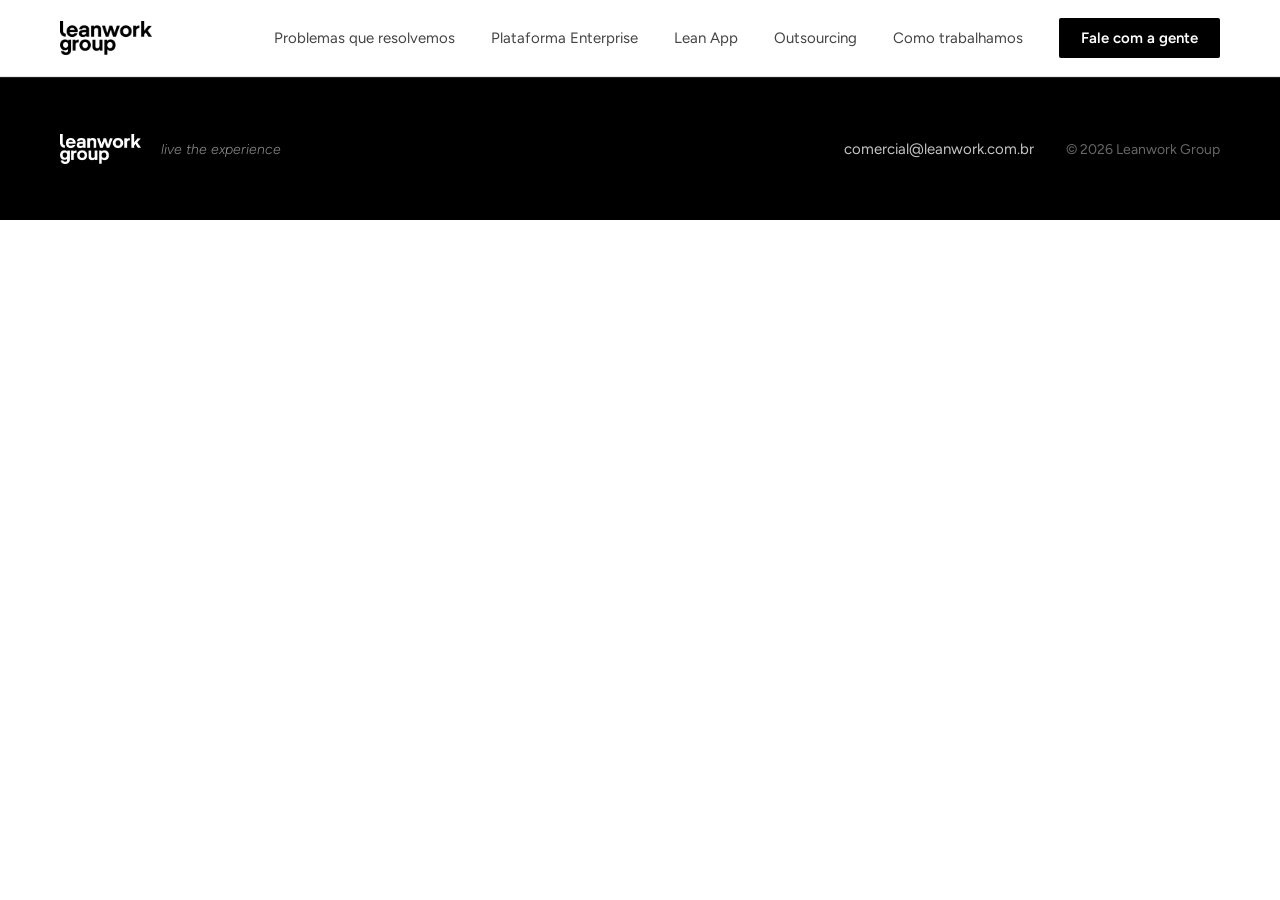
==== outsourcing.html @ f69049bd "Scaffold outsourcing.html with shared header and footer Create the foundation page with head metadat" ====
<!DOCTYPE html>
<html lang="pt-BR">
<head>
<meta charset="utf-8">
<meta name="viewport" content="width=device-width, initial-scale=1">
<title>Outsourcing AI-Native — Leanwork Group</title>
<meta name="description" content="Squads de engenharia AI-native da Leanwork: profissionais dedicados que operam com agentes de IA em todo o ciclo de desenvolvimento, sob supervisão técnica rigorosa.">
<link rel="icon" type="image/png" href="assets/favicon.png">
<link rel="preconnect" href="https://fonts.googleapis.com">
<link rel="preconnect" href="https://fonts.gstatic.com" crossorigin="anonymous">
<link href="https://fonts.googleapis.com/css2?family=Figtree:wght@300;400;600;700;800;900&display=swap" rel="stylesheet">
<link rel="stylesheet" href="css/style.css">
</head>
<body>
<header class="site-header">
  <div class="container nav">
    <a href="index.html" class="nav-logo"><img src="assets/logo.png" alt="Leanwork Group"></a>
    <button class="nav-toggle" type="button" aria-label="Abrir menu" aria-expanded="false">
      <span></span><span></span><span></span>
    </button>
    <nav class="nav-links">
      <a href="index.html#problemas" class="nav-link">Problemas que resolvemos</a>
      <a href="index.html#plataforma" class="nav-link">Plataforma Enterprise</a>
      <a href="index.html#leanapp" class="nav-link">Lean App</a>
      <a href="outsourcing.html#topo" class="nav-link">Outsourcing</a>
      <a href="index.html#como" class="nav-link">Como trabalhamos</a>
      <a href="mailto:comercial@leanwork.com.br?subject=Outsourcing%20AI-Native%20%E2%80%94%20montar%20squad" class="nav-link nav-cta btn btn--dark">Fale com a gente</a>
    </nav>
  </div>
</header>
<main>
<!-- HERO -->
<!-- POR QUE AI-NATIVE -->
<!-- PERFIS -->
<!-- COMO FUNCIONA -->
<!-- SQUAD EXEMPLO -->
<!-- CTA FINAL -->
</main>

<footer class="site-footer">
  <div class="container footer-inner">
    <div class="footer-brand">
      <img src="assets/logo.png" alt="Leanwork Group" class="footer-logo">
      <span class="footer-tagline">live the experience</span>
    </div>
    <div class="footer-meta">
      <a href="mailto:comercial@leanwork.com.br?subject=Outsourcing%20AI-Native%20%E2%80%94%20montar%20squad" class="footer-email">comercial@leanwork.com.br</a>
      <span class="footer-copyright">© 2026 Leanwork Group</span>
    </div>
  </div>
</footer>
<script src="js/main.js" defer></script>
</body>
</html>
---- css/style.css ----
:root{
  --c-black:#000000;
  --c-white:#ffffff;
  --c-bg-light:#f4f4f4;
  --c-text-eyebrow:#8a8a8a;
  --c-text-body:#555555;
  --c-border:#e8e8e8;
  --max-width:1240px;
  --nav-height:76px;
}

*{box-sizing:border-box}
html{scroll-behavior:smooth}
section[id]{scroll-margin-top:var(--nav-height)}
body{margin:0;background:var(--c-white);color:var(--c-black);font-family:'Figtree',system-ui,sans-serif;-webkit-font-smoothing:antialiased;overflow-x:hidden}
img{max-width:100%;display:block}
a{color:var(--c-black);text-decoration:none}
a:hover{color:#444444}
::selection{background:var(--c-black);color:var(--c-white)}

.container{max-width:var(--max-width);margin:0 auto;padding:0 40px}

.section-eyebrow{font-size:14px;font-weight:600;letter-spacing:0.14em;text-transform:uppercase;color:var(--c-text-eyebrow);margin-bottom:20px}
.section-title{margin:0;font-size:44px;line-height:1.1;font-weight:800;letter-spacing:-0.02em}
.section-text{margin:20px 0 0 0;font-size:17px;line-height:1.6;color:var(--c-text-body)}

.btn{display:inline-block;font-weight:700;border-radius:2px;text-align:center;cursor:pointer;border:none}
.btn--dark{background:var(--c-black);color:var(--c-white)}
.btn--dark:hover{background:#2a2a2a;color:var(--c-white)}
.btn--light{background:var(--c-white);color:var(--c-black)}
.btn--light:hover{background:#d9d9d9;color:var(--c-black)}
.btn--outline{color:var(--c-white);border:1px solid #3a3a3a;background:transparent}
.btn--outline:hover{border-color:var(--c-white);color:var(--c-white)}

@media (max-width:1099px){
  .container{padding:0 28px}
  .section-title{font-size:36px}
}
@media (max-width:767px){
  .container{padding:0 20px}
  .section-title{font-size:30px}
}

.site-header{position:sticky;top:0;z-index:50;background:rgba(255,255,255,0.94);backdrop-filter:blur(12px);border-bottom:1px solid var(--c-border)}
.nav{height:var(--nav-height);display:flex;align-items:center;justify-content:space-between;gap:32px}
.nav-logo img{height:34px}
.nav-links{display:flex;align-items:center;gap:36px}
.nav-link{font-size:15px;font-weight:400;color:#444444}
.nav-link:hover{color:var(--c-black)}
.nav-cta{font-size:15px;font-weight:600;color:var(--c-white)!important;padding:11px 22px}
.nav-cta:hover{color:var(--c-white)!important}
.nav-toggle{display:none;flex-direction:column;gap:5px;background:none;border:none;padding:8px;cursor:pointer}
.nav-toggle span{display:block;width:24px;height:2px;background:var(--c-black)}

@media (max-width:767px){
  .nav-toggle{display:flex}
  .nav-links{position:fixed;top:var(--nav-height);left:0;right:0;bottom:0;background:var(--c-white);flex-direction:column;align-items:flex-start;justify-content:flex-start;gap:0;padding:12px 20px 32px;transform:translateX(100%);transition:transform .25s ease;overflow-y:auto}
  .nav-links .nav-link{width:100%;padding:16px 0;border-bottom:1px solid var(--c-border)}
  .nav-links .nav-cta{width:100%;text-align:center;margin-top:16px;border-bottom:none}
  .site-header.nav-open .nav-links{transform:translateX(0)}
}

.hero{background:var(--c-black);color:var(--c-white)}
.hero .container{padding-top:120px;padding-bottom:110px}
.hero-eyebrow{font-size:14px;font-weight:600;letter-spacing:0.14em;text-transform:uppercase;color:var(--c-text-eyebrow);margin-bottom:28px}
.hero-title{margin:0;font-size:76px;line-height:1.04;font-weight:800;letter-spacing:-0.02em;max-width:1020px}
.hero-subtitle{margin:36px 0 0 0;font-size:22px;line-height:1.55;font-weight:300;color:#c4c4c4;max-width:720px}
.hero-actions{display:flex;gap:16px;margin-top:48px;align-items:center}
.hero-actions .btn{font-size:16px;padding:16px 30px}
.hero-actions .btn--outline{padding:16px 22px;font-weight:400}
.hero-summary{margin-top:88px;padding-top:32px;border-top:1px solid #222222;display:flex;gap:56px}
.hero-summary-item{max-width:250px}
.hero-summary-title{font-size:17px;font-weight:700}
.hero-summary-text{font-size:14px;color:var(--c-text-eyebrow);margin-top:6px;line-height:1.5}

@media (max-width:1099px){
  .hero .container{padding-top:90px;padding-bottom:80px}
  .hero-title{font-size:56px}
  .hero-summary{flex-wrap:wrap;gap:32px}
}
@media (max-width:767px){
  .hero .container{padding-top:64px;padding-bottom:56px}
  .hero-title{font-size:40px}
  .hero-subtitle{font-size:18px}
  .hero-actions{flex-direction:column;align-items:stretch}
  .hero-summary{flex-direction:column;gap:24px;margin-top:56px}
  .hero-summary-item{max-width:none}
}

.problemas .container{padding-top:110px;padding-bottom:110px}
.problemas-grid{display:grid;grid-template-columns:380px 1fr;gap:64px;align-items:start}
.problemas-sidebar{position:sticky;top:120px}
.problema-item{display:grid;grid-template-columns:72px 1fr;gap:24px;padding:28px 0;border-top:1px solid var(--c-border);align-items:baseline}
.problema-num{font-size:15px;font-weight:600;color:#b0b0b0;font-variant-numeric:tabular-nums}
.problema-title{font-size:21px;font-weight:700;letter-spacing:-0.01em}
.problema-text{font-size:16px;line-height:1.6;color:var(--c-text-body);margin-top:8px;max-width:560px}

@media (max-width:1099px){
  .problemas .container{padding-top:80px;padding-bottom:80px}
  .problemas-grid{grid-template-columns:1fr;gap:40px}
  .problemas-sidebar{position:static}
}
@media (max-width:767px){
  .problemas .container{padding-top:56px;padding-bottom:56px}
  .problema-item{grid-template-columns:1fr;gap:8px}
}

.service{background:var(--c-white)}
.service--light{background:var(--c-bg-light)}
.service--dark{background:var(--c-black);color:var(--c-white)}
.service .container{padding-top:110px;padding-bottom:110px}
.service-eyebrow{font-size:14px;font-weight:600;letter-spacing:0.14em;text-transform:uppercase;color:var(--c-text-eyebrow)}
.service-grid{display:grid;grid-template-columns:1fr 1fr;gap:80px;margin-top:28px;align-items:start}
.service-title{margin:0;font-size:48px;line-height:1.06;font-weight:800;letter-spacing:-0.02em}
.service-bullets{margin-top:36px;display:flex;flex-direction:column;gap:14px}
.service-bullet{display:flex;gap:14px;align-items:baseline}
.bullet-dash{font-weight:800;font-size:15px}
.service-bullet span:last-child{font-size:17px;line-height:1.55;color:#333333}
.service--dark .bullet-dash{color:#666666}
.service--dark .service-bullet span:last-child{color:#c4c4c4}

.service-solution{background:var(--c-white);border:1px solid var(--c-border);padding:44px 44px 40px 44px}
.service-solution--muted{background:var(--c-bg-light)}
.service--dark .service-solution{background:#111111;border-color:#2a2a2a}
.service-solution-eyebrow{font-size:14px;font-weight:600;letter-spacing:0.14em;text-transform:uppercase;color:var(--c-text-eyebrow);margin-bottom:16px}
.service-solution-lead{margin:0;font-size:19px;line-height:1.6;color:#111111}
.service--dark .service-solution-lead{color:#eeeeee}
.service-solution-list{margin-top:32px;display:flex;flex-direction:column;gap:0}
.service-solution-item{padding:18px 0;border-top:1px solid var(--c-border)}
.service--dark .service-solution-item{border-top-color:#2a2a2a}
.solution-item-title{font-size:16px;font-weight:700}
.solution-item-text{font-size:15px;color:var(--c-text-body);line-height:1.55;margin-top:4px}
.service--dark .solution-item-text{color:#9a9a9a}
.service-solution-cta{display:inline-block;margin-top:28px;font-size:15px;padding:14px 26px}

@media (max-width:1099px){
  .service .container{padding-top:80px;padding-bottom:80px}
  .service-grid{grid-template-columns:1fr;gap:40px}
  .service-title{font-size:38px}
}
@media (max-width:767px){
  .service .container{padding-top:56px;padding-bottom:56px}
  .service-title{font-size:30px}
  .service-solution{padding:32px 24px}
}

.stats-row{margin-top:48px;display:flex;border:1px solid #2a2a2a}
.stat-item{flex:1;padding:26px 28px;border-right:1px solid #2a2a2a}
.stat-item:last-child{border-right:none}
.stat-number{font-size:40px;font-weight:800;letter-spacing:-0.02em}
.stat-label{font-size:14px;color:var(--c-text-eyebrow);margin-top:4px;line-height:1.5}

@media (max-width:767px){
  .stats-row{flex-direction:column}
  .stat-item{border-right:none;border-bottom:1px solid #2a2a2a}
  .stat-item:last-child{border-bottom:none}
}

.steps-section .container{padding-top:110px;padding-bottom:110px}
.steps-header{display:flex;justify-content:space-between;align-items:flex-end;gap:40px}
.steps-title{max-width:560px}
.steps-intro{margin:0;font-size:17px;line-height:1.6;color:var(--c-text-body);max-width:400px}
.steps-grid{display:grid;grid-template-columns:repeat(4,1fr);gap:32px;margin-top:64px}
.step-item{border-top:2px solid var(--c-black);padding-top:22px}
.step-num{font-size:14px;font-weight:600;color:var(--c-text-eyebrow);font-variant-numeric:tabular-nums}
.step-title{font-size:20px;font-weight:700;margin-top:10px;letter-spacing:-0.01em}
.step-text{font-size:15px;line-height:1.6;color:var(--c-text-body);margin-top:8px}

@media (max-width:1099px){
  .steps-section .container{padding-top:80px;padding-bottom:80px}
  .steps-header{flex-direction:column;align-items:flex-start}
  .steps-grid{grid-template-columns:1fr;gap:24px}
}
@media (max-width:767px){
  .steps-section .container{padding-top:56px;padding-bottom:56px}
  .steps-grid{grid-template-columns:1fr;gap:24px;margin-top:40px}
}

.why-section{background:var(--c-bg-light)}
.why-section .container{padding-top:110px;padding-bottom:110px}
.why-title{max-width:760px}
.why-grid{display:grid;grid-template-columns:repeat(2,1fr);gap:1px;background:#dcdcdc;border:1px solid #dcdcdc;margin-top:64px}
.why-item{background:var(--c-white);padding:40px}
.why-item-title{font-size:20px;font-weight:700;letter-spacing:-0.01em}
.why-item-text{font-size:16px;line-height:1.6;color:var(--c-text-body);margin-top:10px;max-width:460px}
.stack-row{margin-top:56px;display:flex;align-items:baseline;gap:28px;flex-wrap:wrap}
.stack-label{font-size:13px;font-weight:600;letter-spacing:0.14em;text-transform:uppercase;color:var(--c-text-eyebrow)}
.stack-list{font-size:15px;color:#777777;line-height:2;font-weight:400}

@media (max-width:1099px){
  .why-section .container{padding-top:80px;padding-bottom:80px}
  .why-grid{grid-template-columns:1fr}
}
@media (max-width:767px){
  .why-section .container{padding-top:56px;padding-bottom:56px}
  .why-grid{grid-template-columns:1fr}
  .why-item{padding:28px}
}

.cta-final{background:var(--c-black);color:var(--c-white)}
.cta-final .container{padding-top:120px;padding-bottom:120px;text-align:center}
.cta-final-title{margin:0 auto;font-size:56px;line-height:1.08;font-weight:800;letter-spacing:-0.02em;max-width:820px}
.cta-final-text{margin:28px auto 0 auto;font-size:19px;line-height:1.6;font-weight:300;color:#b0b0b0;max-width:560px}
.cta-final-btn{display:inline-block;margin-top:44px;font-size:17px;padding:18px 36px}

.site-footer{background:var(--c-black);color:var(--c-white);border-top:1px solid #1e1e1e}
.footer-inner{padding-top:56px;padding-bottom:56px;display:flex;justify-content:space-between;align-items:center;gap:40px;flex-wrap:wrap}
.footer-brand{display:flex;align-items:center;gap:20px}
.footer-logo{height:30px;filter:invert(1)}
.footer-tagline{font-size:14px;color:var(--c-text-eyebrow);font-weight:300;font-style:italic}
.footer-meta{display:flex;align-items:center;gap:32px}
.footer-email{font-size:15px;color:#c4c4c4}
.footer-email:hover{color:var(--c-white)}
.footer-copyright{font-size:14px;color:#666666}

@media (max-width:767px){
  .cta-final .container{padding-top:72px;padding-bottom:72px}
  .cta-final-title{font-size:34px}
  .footer-inner{flex-direction:column;align-items:flex-start;gap:24px}
}
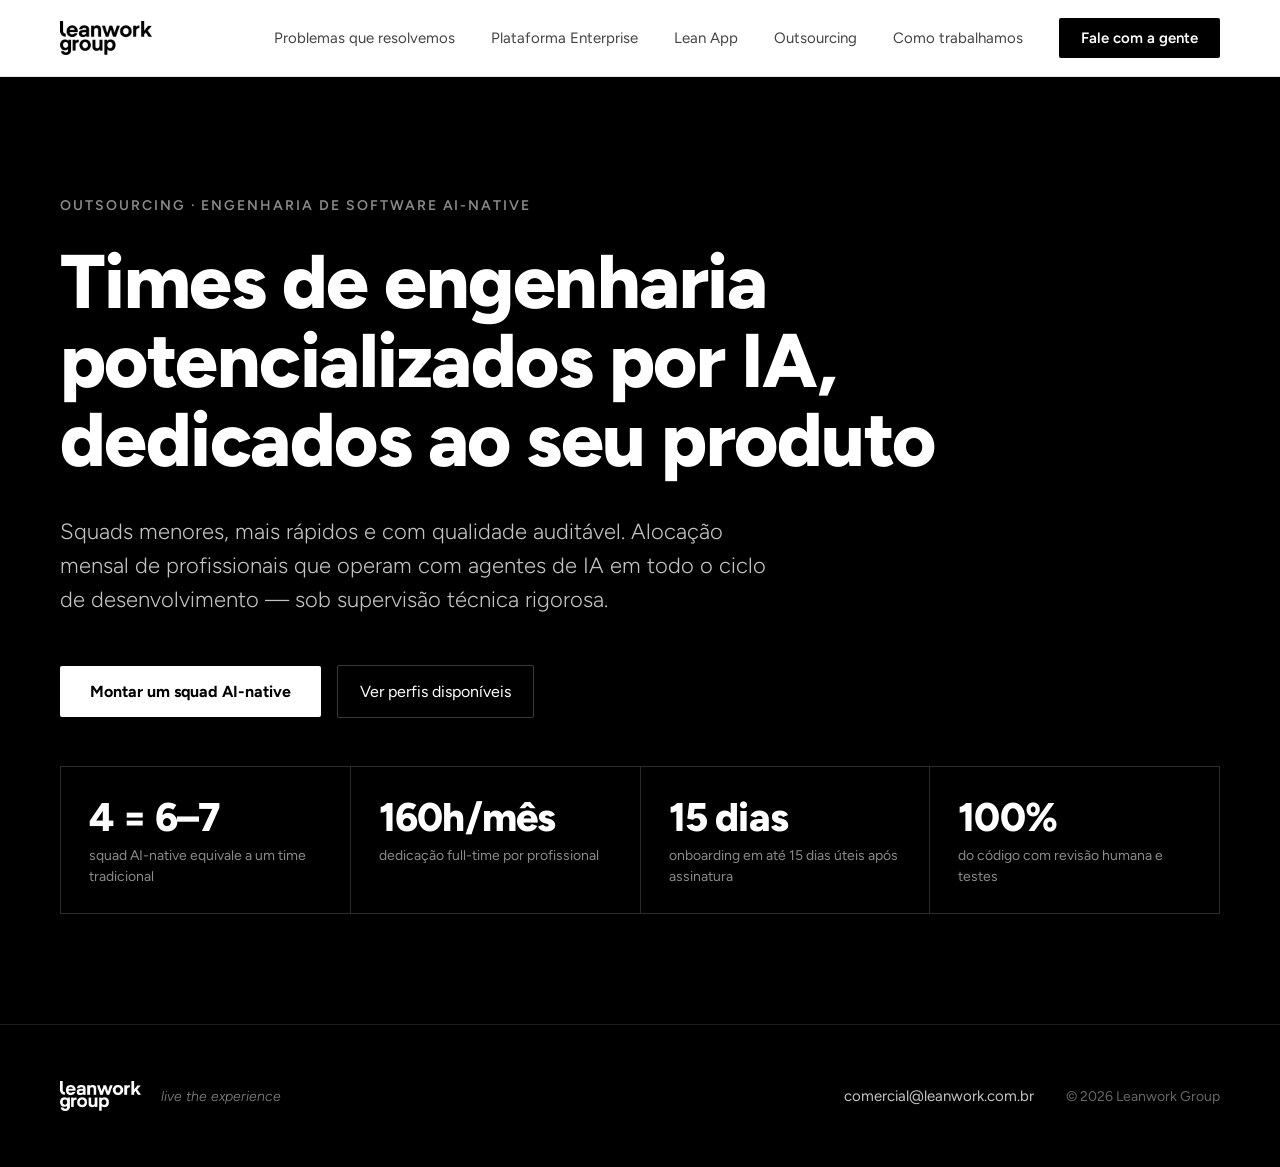
==== commit 40d08e33: "Add hero section to outsourcing.html Replaces <!-- HERO --> comment with complete hero section inclu" ====
--- a/outsourcing.html
+++ b/outsourcing.html
@@ -29,7 +29,23 @@
   </div>
 </header>
 <main>
-<!-- HERO -->
+<section id="topo" class="hero">
+  <div class="container">
+    <div class="hero-eyebrow">Outsourcing · Engenharia de Software AI-Native</div>
+    <h1 class="hero-title">Times de engenharia potencializados por IA, dedicados ao seu produto</h1>
+    <p class="hero-subtitle">Squads menores, mais rápidos e com qualidade auditável. Alocação mensal de profissionais que operam com agentes de IA em todo o ciclo de desenvolvimento — sob supervisão técnica rigorosa.</p>
+    <div class="hero-actions">
+      <a href="mailto:comercial@leanwork.com.br?subject=Outsourcing%20AI-Native%20%E2%80%94%20montar%20squad" class="btn btn--light">Montar um squad AI-native</a>
+      <a href="#perfis" class="btn btn--outline">Ver perfis disponíveis</a>
+    </div>
+    <div class="stats-row">
+      <div class="stat-item"><div class="stat-number">4 = 6–7</div><div class="stat-label">squad AI-native equivale a um time tradicional</div></div>
+      <div class="stat-item"><div class="stat-number">160h/mês</div><div class="stat-label">dedicação full-time por profissional</div></div>
+      <div class="stat-item"><div class="stat-number">15 dias</div><div class="stat-label">onboarding em até 15 dias úteis após assinatura</div></div>
+      <div class="stat-item"><div class="stat-number">100%</div><div class="stat-label">do código com revisão humana e testes</div></div>
+    </div>
+  </div>
+</section>
 <!-- POR QUE AI-NATIVE -->
 <!-- PERFIS -->
 <!-- COMO FUNCIONA -->
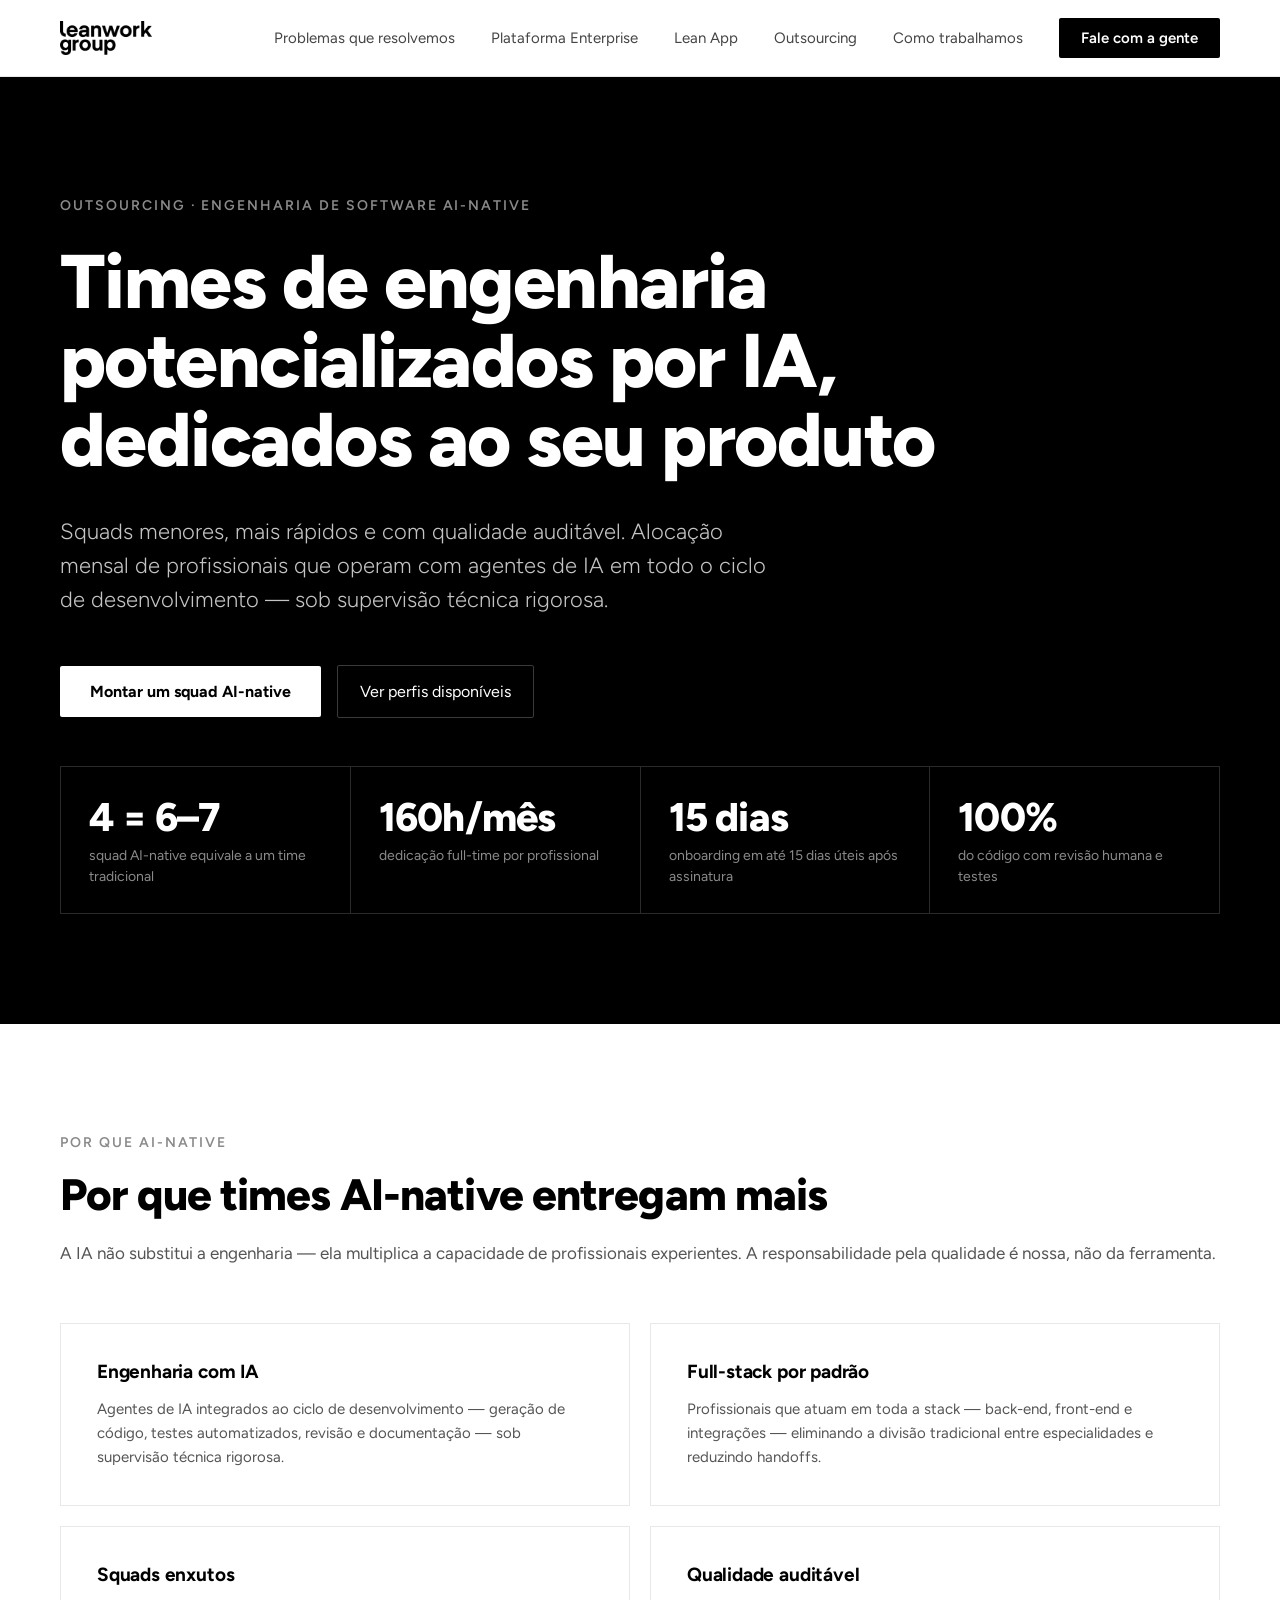
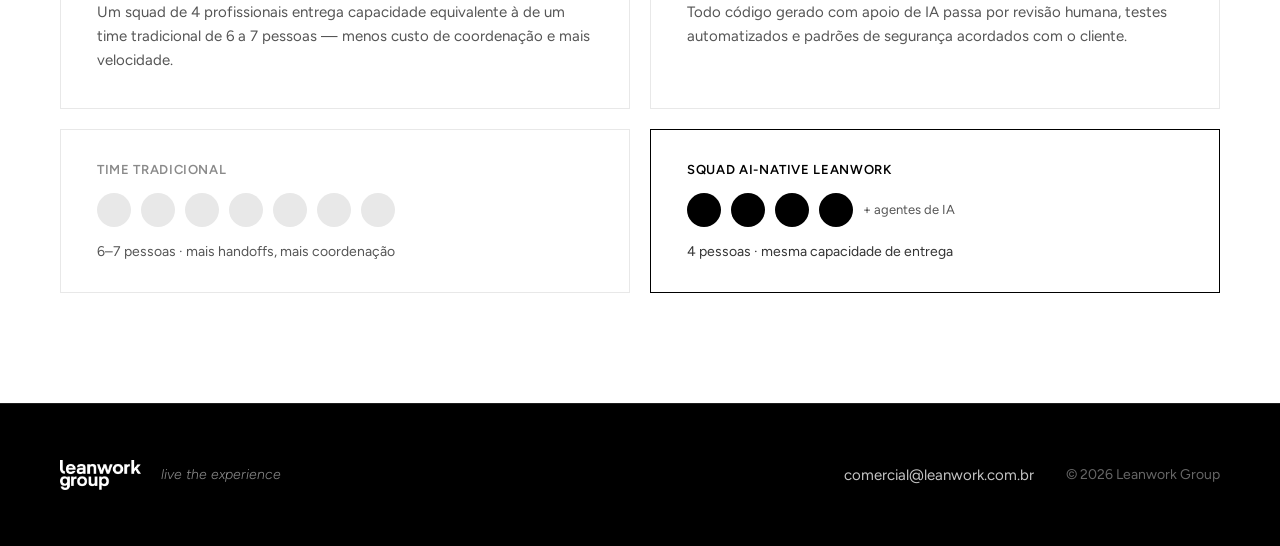
==== commit f6ad2b73: "Add why-AI-native section to outsourcing.html Co-Authored-By: Claude Opus 4.7 <noreply@anthropic.com" ====
--- a/outsourcing.html
+++ b/outsourcing.html
@@ -46,7 +46,49 @@
     </div>
   </div>
 </section>
-<!-- POR QUE AI-NATIVE -->
+<section id="por-que" class="why-ai-section">
+  <div class="container">
+    <div class="section-eyebrow">Por que AI-native</div>
+    <h2 class="section-title">Por que times AI-native entregam mais</h2>
+    <p class="section-text">A IA não substitui a engenharia — ela multiplica a capacidade de profissionais experientes. A responsabilidade pela qualidade é nossa, não da ferramenta.</p>
+    <div class="why-ai-grid">
+      <div class="why-ai-item">
+        <h3 class="why-ai-item-title">Engenharia com IA</h3>
+        <p class="why-ai-item-text">Agentes de IA integrados ao ciclo de desenvolvimento — geração de código, testes automatizados, revisão e documentação — sob supervisão técnica rigorosa.</p>
+      </div>
+      <div class="why-ai-item">
+        <h3 class="why-ai-item-title">Full-stack por padrão</h3>
+        <p class="why-ai-item-text">Profissionais que atuam em toda a stack — back-end, front-end e integrações — eliminando a divisão tradicional entre especialidades e reduzindo handoffs.</p>
+      </div>
+      <div class="why-ai-item">
+        <h3 class="why-ai-item-title">Squads enxutos</h3>
+        <p class="why-ai-item-text">Um squad de 4 profissionais entrega capacidade equivalente à de um time tradicional de 6 a 7 pessoas — menos custo de coordenação e mais velocidade.</p>
+      </div>
+      <div class="why-ai-item">
+        <h3 class="why-ai-item-title">Qualidade auditável</h3>
+        <p class="why-ai-item-text">Todo código gerado com apoio de IA passa por revisão humana, testes automatizados e padrões de segurança acordados com o cliente.</p>
+      </div>
+    </div>
+    <div class="compare-row">
+      <div class="compare-card">
+        <div class="compare-label">Time tradicional</div>
+        <div class="compare-dots">
+          <span class="compare-dot"></span><span class="compare-dot"></span><span class="compare-dot"></span>
+          <span class="compare-dot"></span><span class="compare-dot"></span><span class="compare-dot"></span><span class="compare-dot"></span>
+        </div>
+        <div class="compare-text">6–7 pessoas · mais handoffs, mais coordenação</div>
+      </div>
+      <div class="compare-card compare-card--leanwork">
+        <div class="compare-label">Squad AI-native Leanwork</div>
+        <div class="compare-dots">
+          <span class="compare-dot"></span><span class="compare-dot"></span><span class="compare-dot"></span><span class="compare-dot"></span>
+          <span class="compare-extra">+ agentes de IA</span>
+        </div>
+        <div class="compare-text">4 pessoas · mesma capacidade de entrega</div>
+      </div>
+    </div>
+  </div>
+</section>
 <!-- PERFIS -->
 <!-- COMO FUNCIONA -->
 <!-- SQUAD EXEMPLO -->
--- a/css/style.css
+++ b/css/style.css
@@ -218,3 +218,30 @@
   .cta-final-title{font-size:34px}
   .footer-inner{flex-direction:column;align-items:flex-start;gap:24px}
 }
+
+.why-ai-section .container{padding-top:110px;padding-bottom:110px}
+.why-ai-grid{display:grid;grid-template-columns:repeat(2,1fr);gap:20px;margin-top:56px}
+.why-ai-item{border:1px solid var(--c-border);padding:36px}
+.why-ai-item-title{margin:0;font-size:19px;font-weight:700;letter-spacing:-0.01em}
+.why-ai-item-text{margin:14px 0 0;font-size:15px;line-height:1.6;color:var(--c-text-body)}
+
+.compare-row{display:grid;grid-template-columns:1fr 1fr;gap:20px;margin-top:20px}
+.compare-card{border:1px solid var(--c-border);padding:32px 36px;display:flex;flex-direction:column;gap:16px}
+.compare-card--leanwork{border-color:var(--c-black)}
+.compare-label{font-size:13px;font-weight:600;letter-spacing:0.05em;text-transform:uppercase;color:var(--c-text-eyebrow)}
+.compare-card--leanwork .compare-label{color:var(--c-black)}
+.compare-dots{display:flex;align-items:center;gap:10px}
+.compare-dot{width:34px;height:34px;border-radius:50%;background:#e8e8e8;flex:none}
+.compare-card--leanwork .compare-dot{background:var(--c-black)}
+.compare-extra{font-size:13px;color:var(--c-text-body)}
+.compare-text{font-size:14px;color:var(--c-text-body)}
+.compare-card--leanwork .compare-text{color:#333333}
+
+@media (max-width:1099px){
+  .why-ai-section .container{padding-top:80px;padding-bottom:80px}
+}
+@media (max-width:767px){
+  .why-ai-section .container{padding-top:56px;padding-bottom:56px}
+  .why-ai-grid{grid-template-columns:1fr}
+  .compare-row{grid-template-columns:1fr}
+}
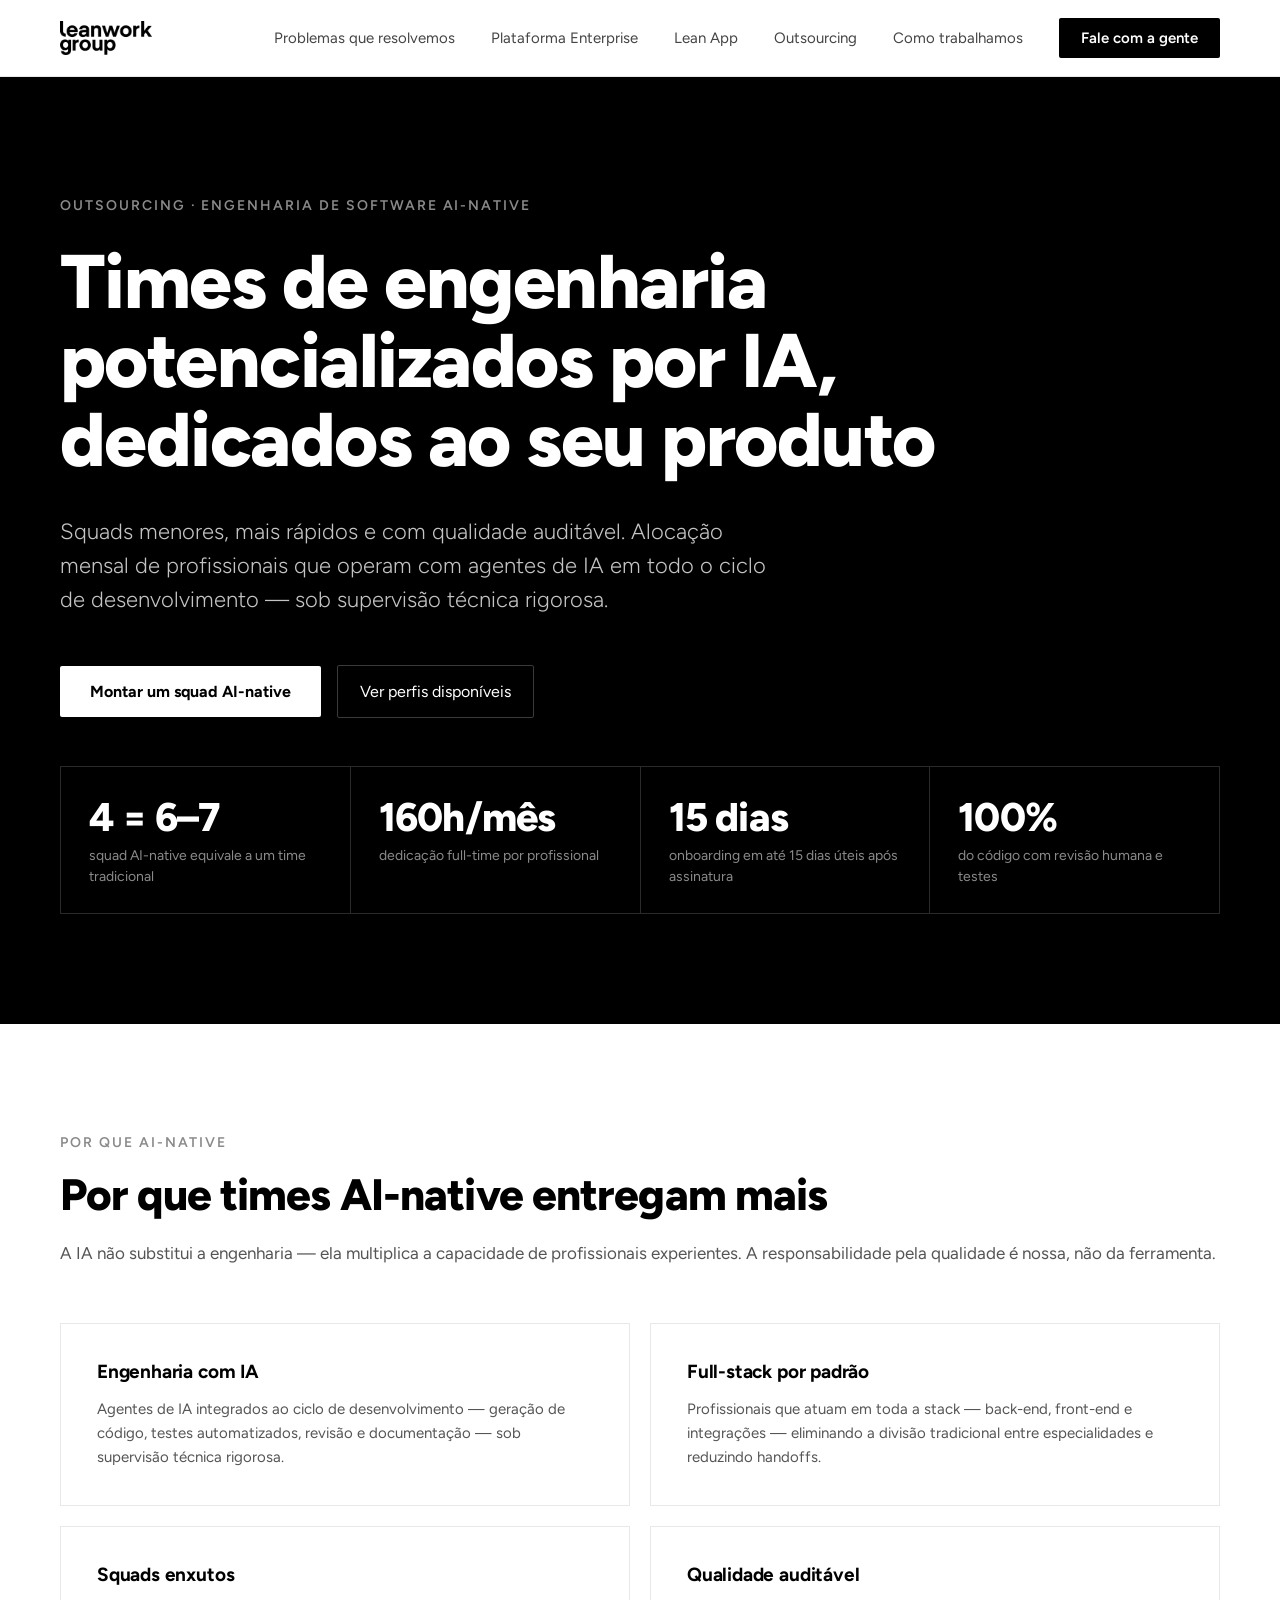
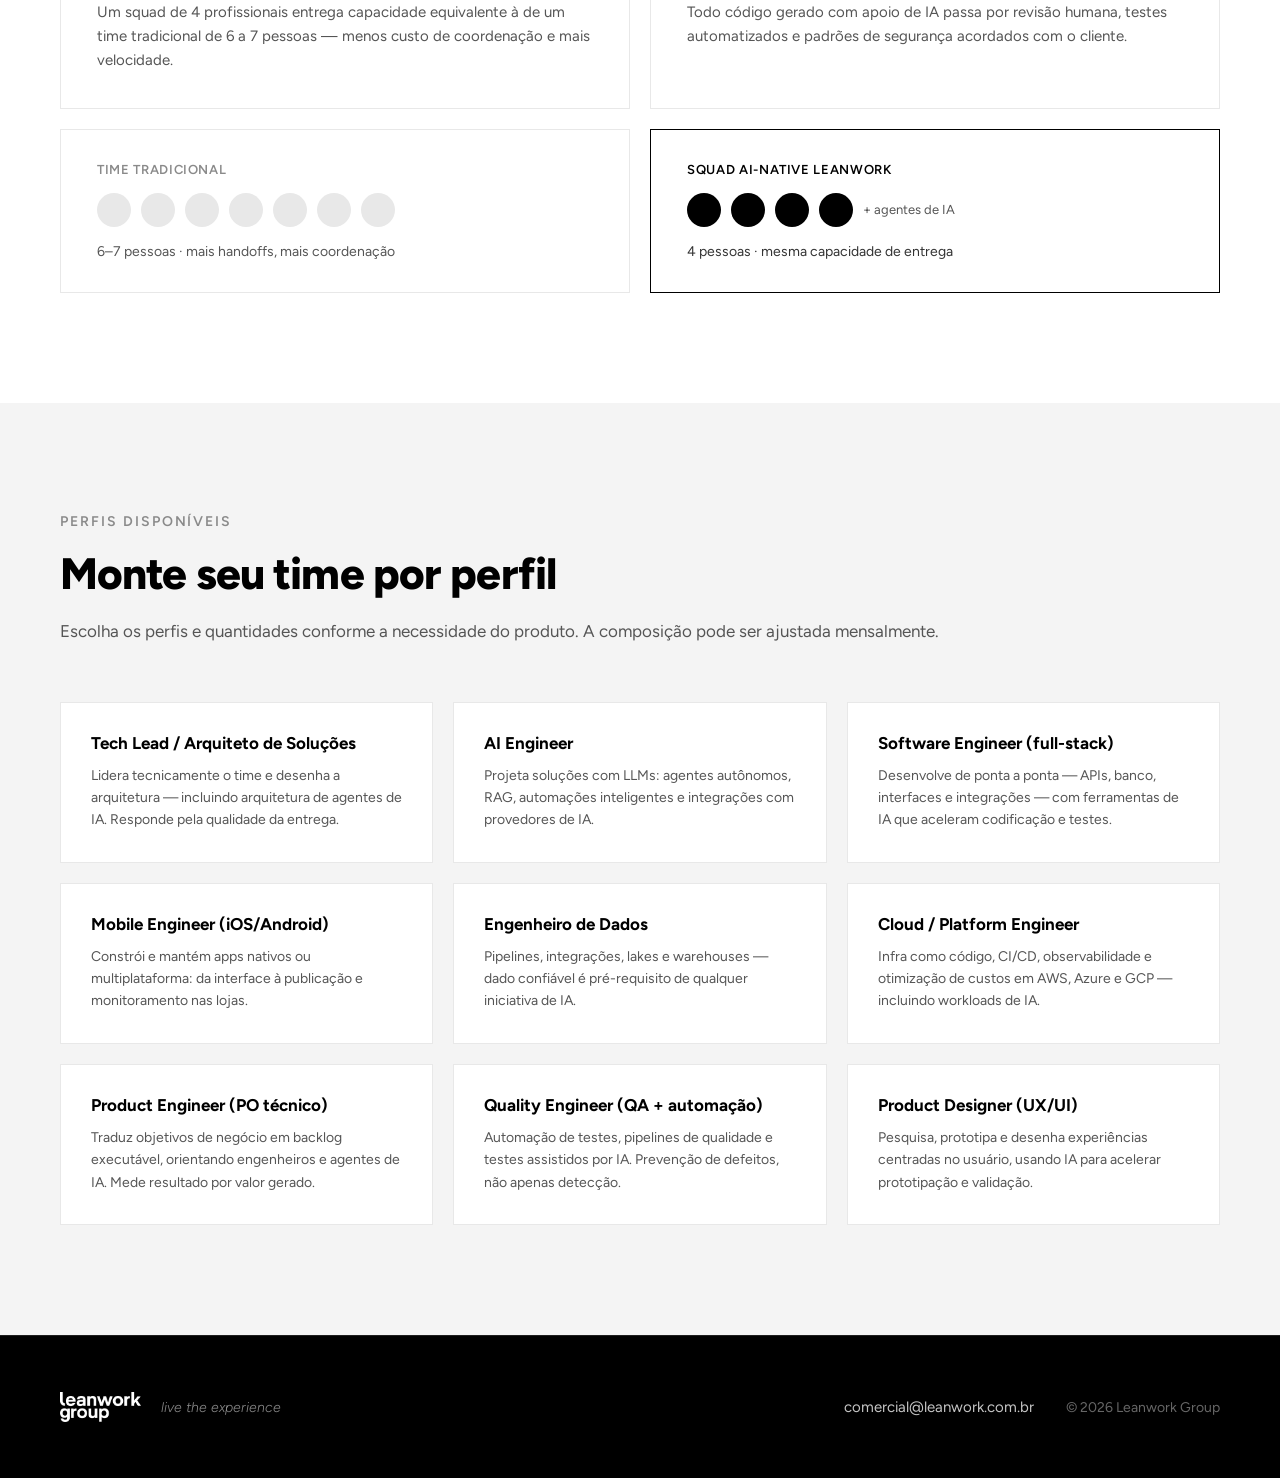
==== commit 4a21d8a0: "Add profiles grid section to outsourcing.html Implements Task 4: Perfis disponíveis section with 9 p" ====
--- a/outsourcing.html
+++ b/outsourcing.html
@@ -89,7 +89,51 @@
     </div>
   </div>
 </section>
-<!-- PERFIS -->
+<section id="perfis" class="perfis-section">
+  <div class="container">
+    <div class="section-eyebrow">Perfis disponíveis</div>
+    <h2 class="section-title">Monte seu time por perfil</h2>
+    <p class="section-text">Escolha os perfis e quantidades conforme a necessidade do produto. A composição pode ser ajustada mensalmente.</p>
+    <div class="perfis-grid">
+      <div class="perfil-card">
+        <h3 class="perfil-title">Tech Lead / Arquiteto de Soluções</h3>
+        <p class="perfil-text">Lidera tecnicamente o time e desenha a arquitetura — incluindo arquitetura de agentes de IA. Responde pela qualidade da entrega.</p>
+      </div>
+      <div class="perfil-card">
+        <h3 class="perfil-title">AI Engineer</h3>
+        <p class="perfil-text">Projeta soluções com LLMs: agentes autônomos, RAG, automações inteligentes e integrações com provedores de IA.</p>
+      </div>
+      <div class="perfil-card">
+        <h3 class="perfil-title">Software Engineer (full-stack)</h3>
+        <p class="perfil-text">Desenvolve de ponta a ponta — APIs, banco, interfaces e integrações — com ferramentas de IA que aceleram codificação e testes.</p>
+      </div>
+      <div class="perfil-card">
+        <h3 class="perfil-title">Mobile Engineer (iOS/Android)</h3>
+        <p class="perfil-text">Constrói e mantém apps nativos ou multiplataforma: da interface à publicação e monitoramento nas lojas.</p>
+      </div>
+      <div class="perfil-card">
+        <h3 class="perfil-title">Engenheiro de Dados</h3>
+        <p class="perfil-text">Pipelines, integrações, lakes e warehouses — dado confiável é pré-requisito de qualquer iniciativa de IA.</p>
+      </div>
+      <div class="perfil-card">
+        <h3 class="perfil-title">Cloud / Platform Engineer</h3>
+        <p class="perfil-text">Infra como código, CI/CD, observabilidade e otimização de custos em AWS, Azure e GCP — incluindo workloads de IA.</p>
+      </div>
+      <div class="perfil-card">
+        <h3 class="perfil-title">Product Engineer (PO técnico)</h3>
+        <p class="perfil-text">Traduz objetivos de negócio em backlog executável, orientando engenheiros e agentes de IA. Mede resultado por valor gerado.</p>
+      </div>
+      <div class="perfil-card">
+        <h3 class="perfil-title">Quality Engineer (QA + automação)</h3>
+        <p class="perfil-text">Automação de testes, pipelines de qualidade e testes assistidos por IA. Prevenção de defeitos, não apenas detecção.</p>
+      </div>
+      <div class="perfil-card">
+        <h3 class="perfil-title">Product Designer (UX/UI)</h3>
+        <p class="perfil-text">Pesquisa, prototipa e desenha experiências centradas no usuário, usando IA para acelerar prototipação e validação.</p>
+      </div>
+    </div>
+  </div>
+</section>
 <!-- COMO FUNCIONA -->
 <!-- SQUAD EXEMPLO -->
 <!-- CTA FINAL -->
--- a/css/style.css
+++ b/css/style.css
@@ -245,3 +245,19 @@
   .why-ai-grid{grid-template-columns:1fr}
   .compare-row{grid-template-columns:1fr}
 }
+
+.perfis-section{background:var(--c-bg-light)}
+.perfis-section .container{padding-top:110px;padding-bottom:110px}
+.perfis-grid{display:grid;grid-template-columns:repeat(3,1fr);gap:20px;margin-top:56px}
+.perfil-card{border:1px solid var(--c-border);padding:30px;background:var(--c-white)}
+.perfil-title{margin:0;font-size:17px;font-weight:700}
+.perfil-text{margin:12px 0 0;font-size:14px;line-height:1.6;color:var(--c-text-body)}
+
+@media (max-width:1099px){
+  .perfis-section .container{padding-top:80px;padding-bottom:80px}
+  .perfis-grid{grid-template-columns:repeat(2,1fr)}
+}
+@media (max-width:767px){
+  .perfis-section .container{padding-top:56px;padding-bottom:56px}
+  .perfis-grid{grid-template-columns:1fr}
+}
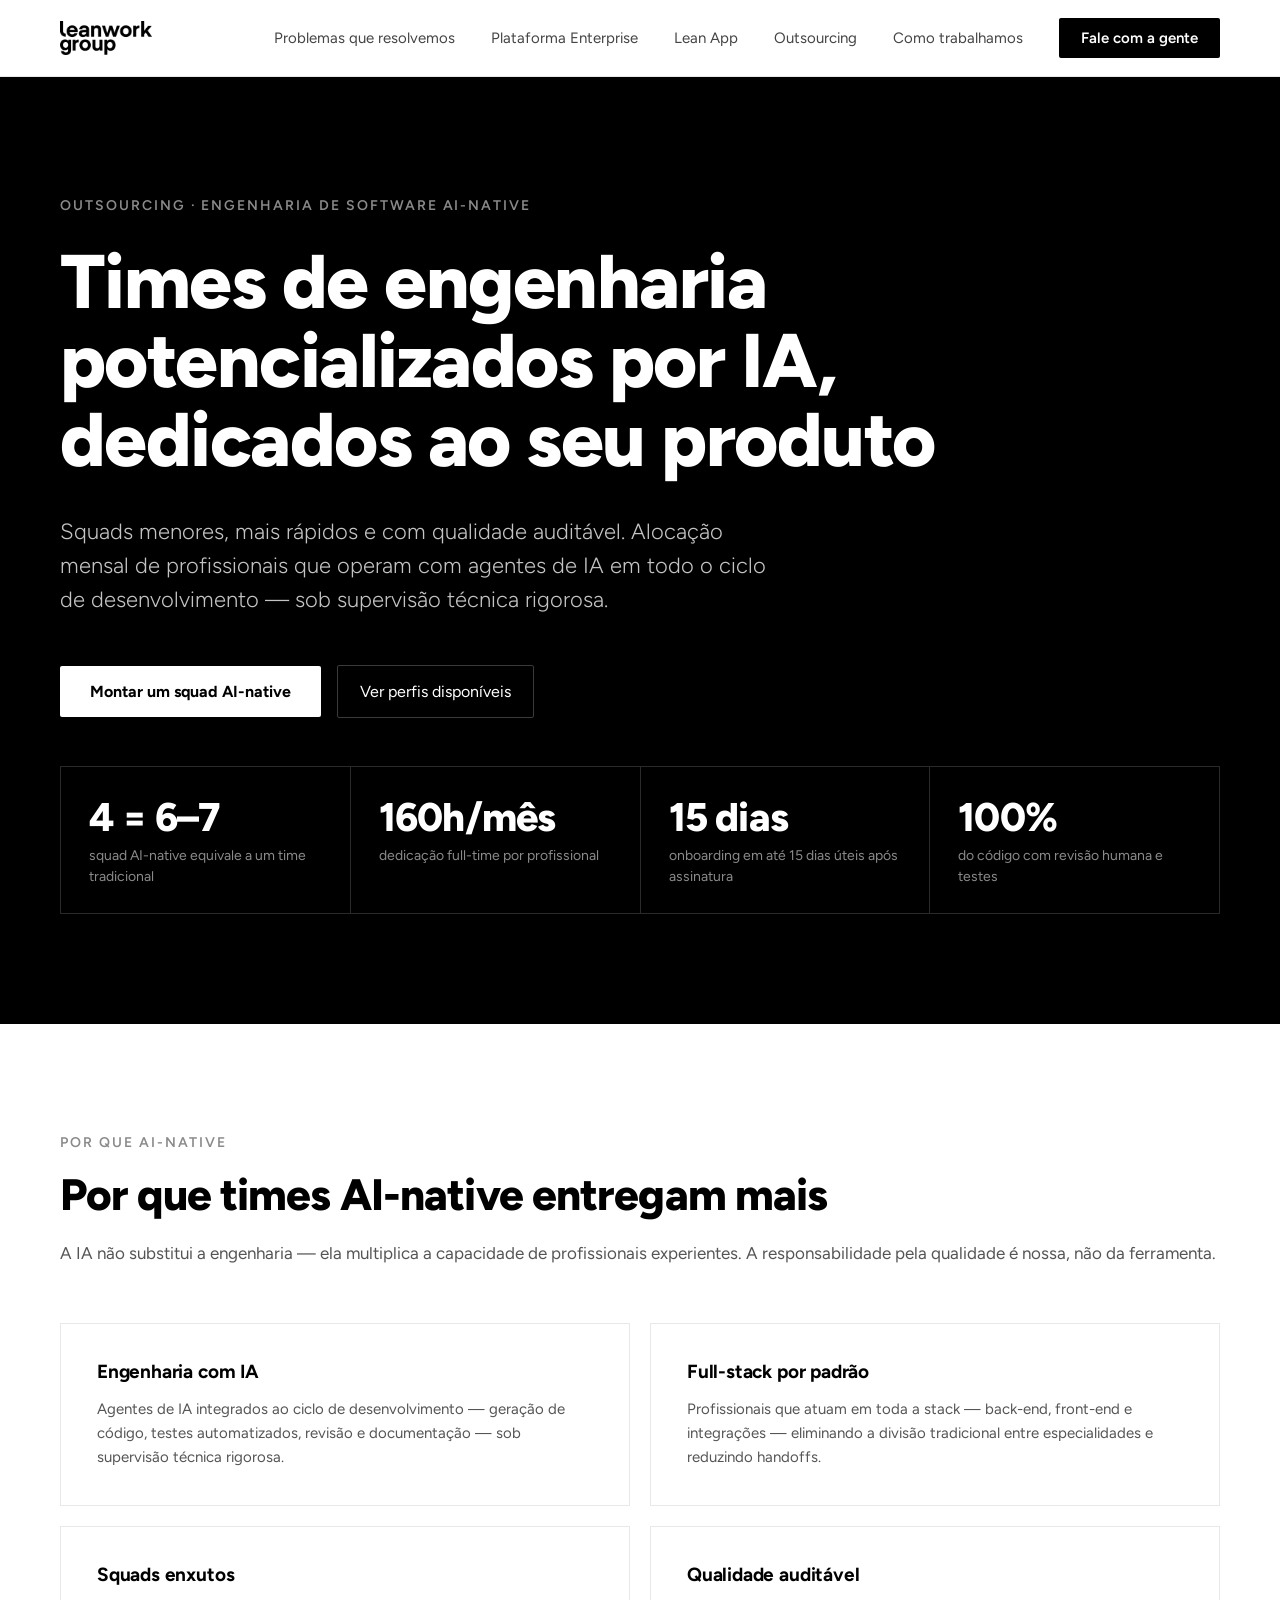
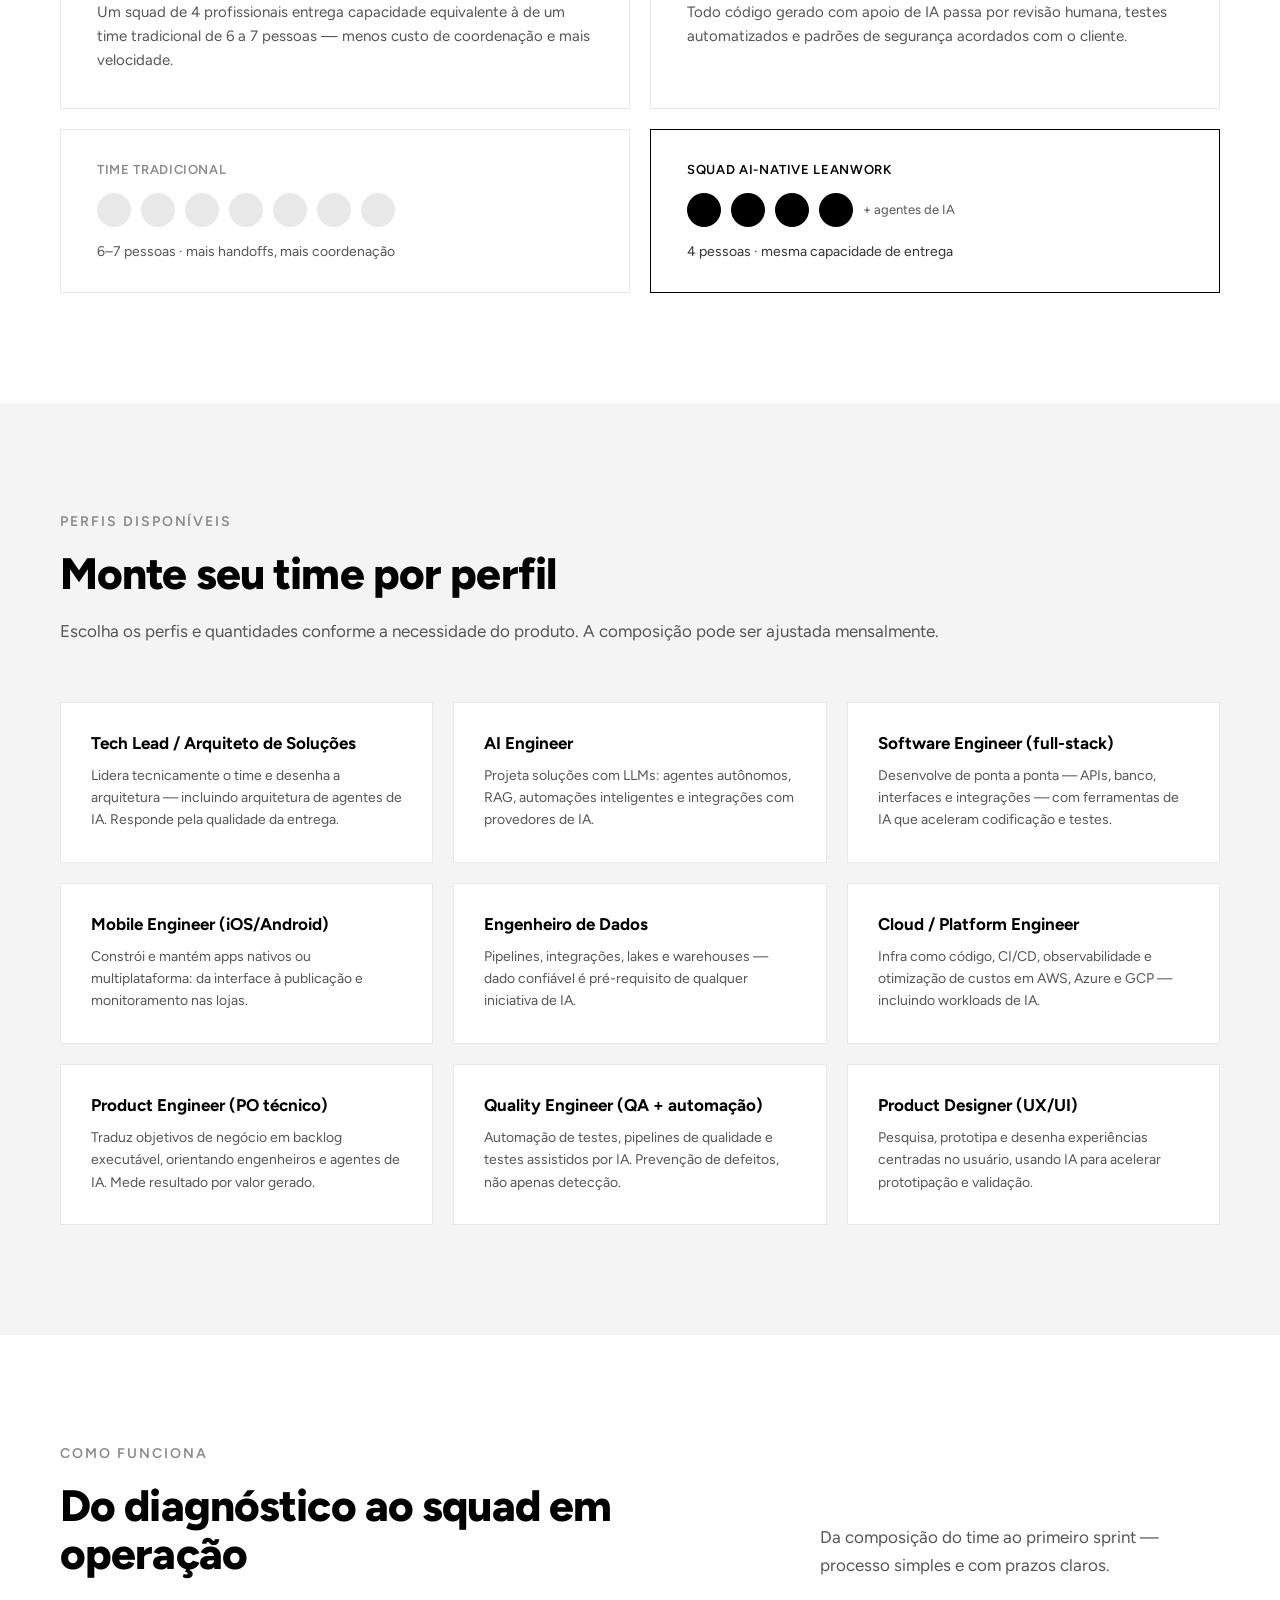
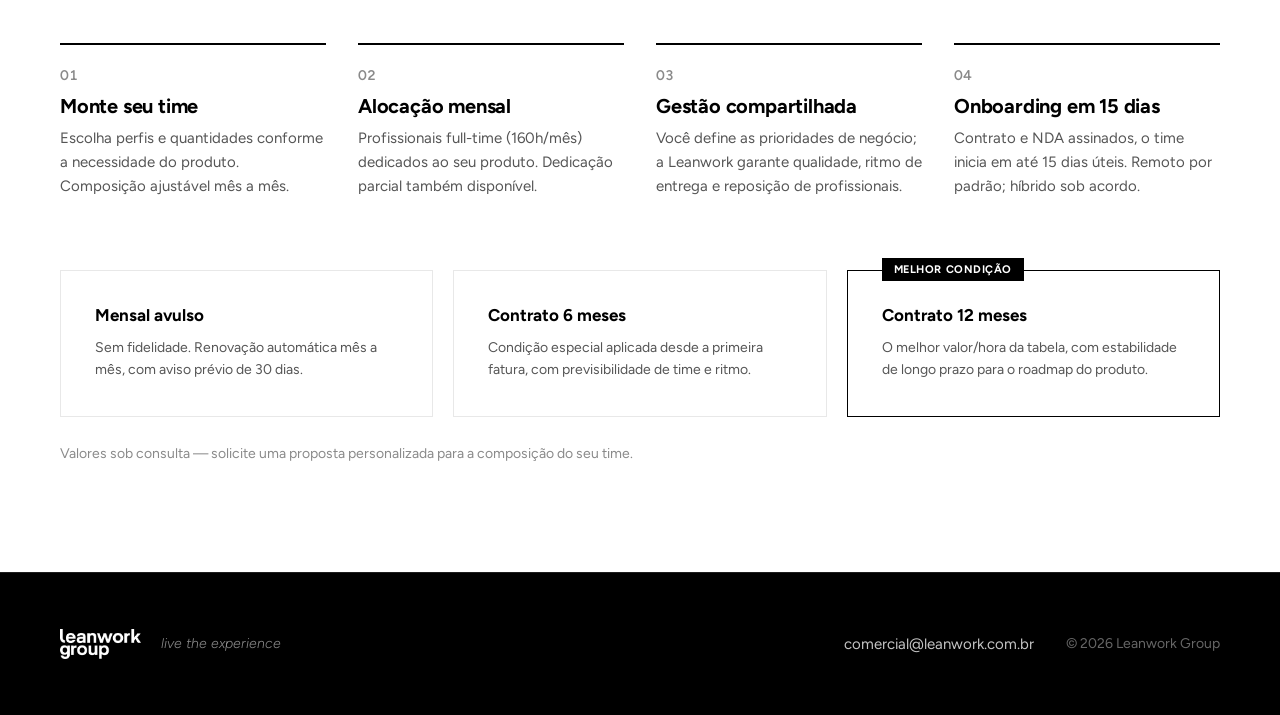
==== commit a1b7fa4b: "Add how-it-works and pricing tiers to outsourcing.html Implement Task 5: 4-step "Como funciona" sect" ====
--- a/outsourcing.html
+++ b/outsourcing.html
@@ -134,7 +134,55 @@
     </div>
   </div>
 </section>
-<!-- COMO FUNCIONA -->
+<section id="como-funciona" class="steps-section">
+  <div class="container">
+    <div class="steps-header">
+      <div>
+        <div class="section-eyebrow">Como funciona</div>
+        <h2 class="section-title steps-title">Do diagnóstico ao squad em operação</h2>
+      </div>
+      <p class="steps-intro">Da composição do time ao primeiro sprint — processo simples e com prazos claros.</p>
+    </div>
+    <div class="steps-grid">
+      <div class="step-item">
+        <div class="step-num">01</div>
+        <div class="step-title">Monte seu time</div>
+        <div class="step-text">Escolha perfis e quantidades conforme a necessidade do produto. Composição ajustável mês a mês.</div>
+      </div>
+      <div class="step-item">
+        <div class="step-num">02</div>
+        <div class="step-title">Alocação mensal</div>
+        <div class="step-text">Profissionais full-time (160h/mês) dedicados ao seu produto. Dedicação parcial também disponível.</div>
+      </div>
+      <div class="step-item">
+        <div class="step-num">03</div>
+        <div class="step-title">Gestão compartilhada</div>
+        <div class="step-text">Você define as prioridades de negócio; a Leanwork garante qualidade, ritmo de entrega e reposição de profissionais.</div>
+      </div>
+      <div class="step-item">
+        <div class="step-num">04</div>
+        <div class="step-title">Onboarding em 15 dias</div>
+        <div class="step-text">Contrato e NDA assinados, o time inicia em até 15 dias úteis. Remoto por padrão; híbrido sob acordo.</div>
+      </div>
+    </div>
+    <div class="planos-grid">
+      <div class="plano-card">
+        <h3 class="plano-title">Mensal avulso</h3>
+        <p class="plano-text">Sem fidelidade. Renovação automática mês a mês, com aviso prévio de 30 dias.</p>
+      </div>
+      <div class="plano-card">
+        <h3 class="plano-title">Contrato 6 meses</h3>
+        <p class="plano-text">Condição especial aplicada desde a primeira fatura, com previsibilidade de time e ritmo.</p>
+      </div>
+      <div class="plano-card plano-card--destaque">
+        <div class="plano-badge">Melhor condição</div>
+        <h3 class="plano-title">Contrato 12 meses</h3>
+        <p class="plano-text">O melhor valor/hora da tabela, com estabilidade de longo prazo para o roadmap do produto.</p>
+      </div>
+    </div>
+    <p class="planos-note">Valores sob consulta — solicite uma proposta personalizada para a composição do seu time.</p>
+  </div>
+</section>
 <!-- SQUAD EXEMPLO -->
 <!-- CTA FINAL -->
 </main>
--- a/css/style.css
+++ b/css/style.css
@@ -261,3 +261,15 @@
   .perfis-section .container{padding-top:56px;padding-bottom:56px}
   .perfis-grid{grid-template-columns:1fr}
 }
+
+.planos-grid{display:grid;grid-template-columns:repeat(3,1fr);gap:20px;margin-top:72px}
+.plano-card{border:1px solid var(--c-border);padding:34px;position:relative}
+.plano-card--destaque{border-color:var(--c-black)}
+.plano-badge{position:absolute;top:-13px;left:34px;background:var(--c-black);color:var(--c-white);font-size:11px;font-weight:700;letter-spacing:0.05em;text-transform:uppercase;padding:5px 12px}
+.plano-title{margin:0;font-size:17px;font-weight:700}
+.plano-text{margin:12px 0 0;font-size:14px;line-height:1.6;color:var(--c-text-body)}
+.planos-note{margin:28px 0 0;font-size:14px;color:var(--c-text-eyebrow)}
+
+@media (max-width:1099px){
+  .planos-grid{grid-template-columns:1fr;gap:20px}
+}
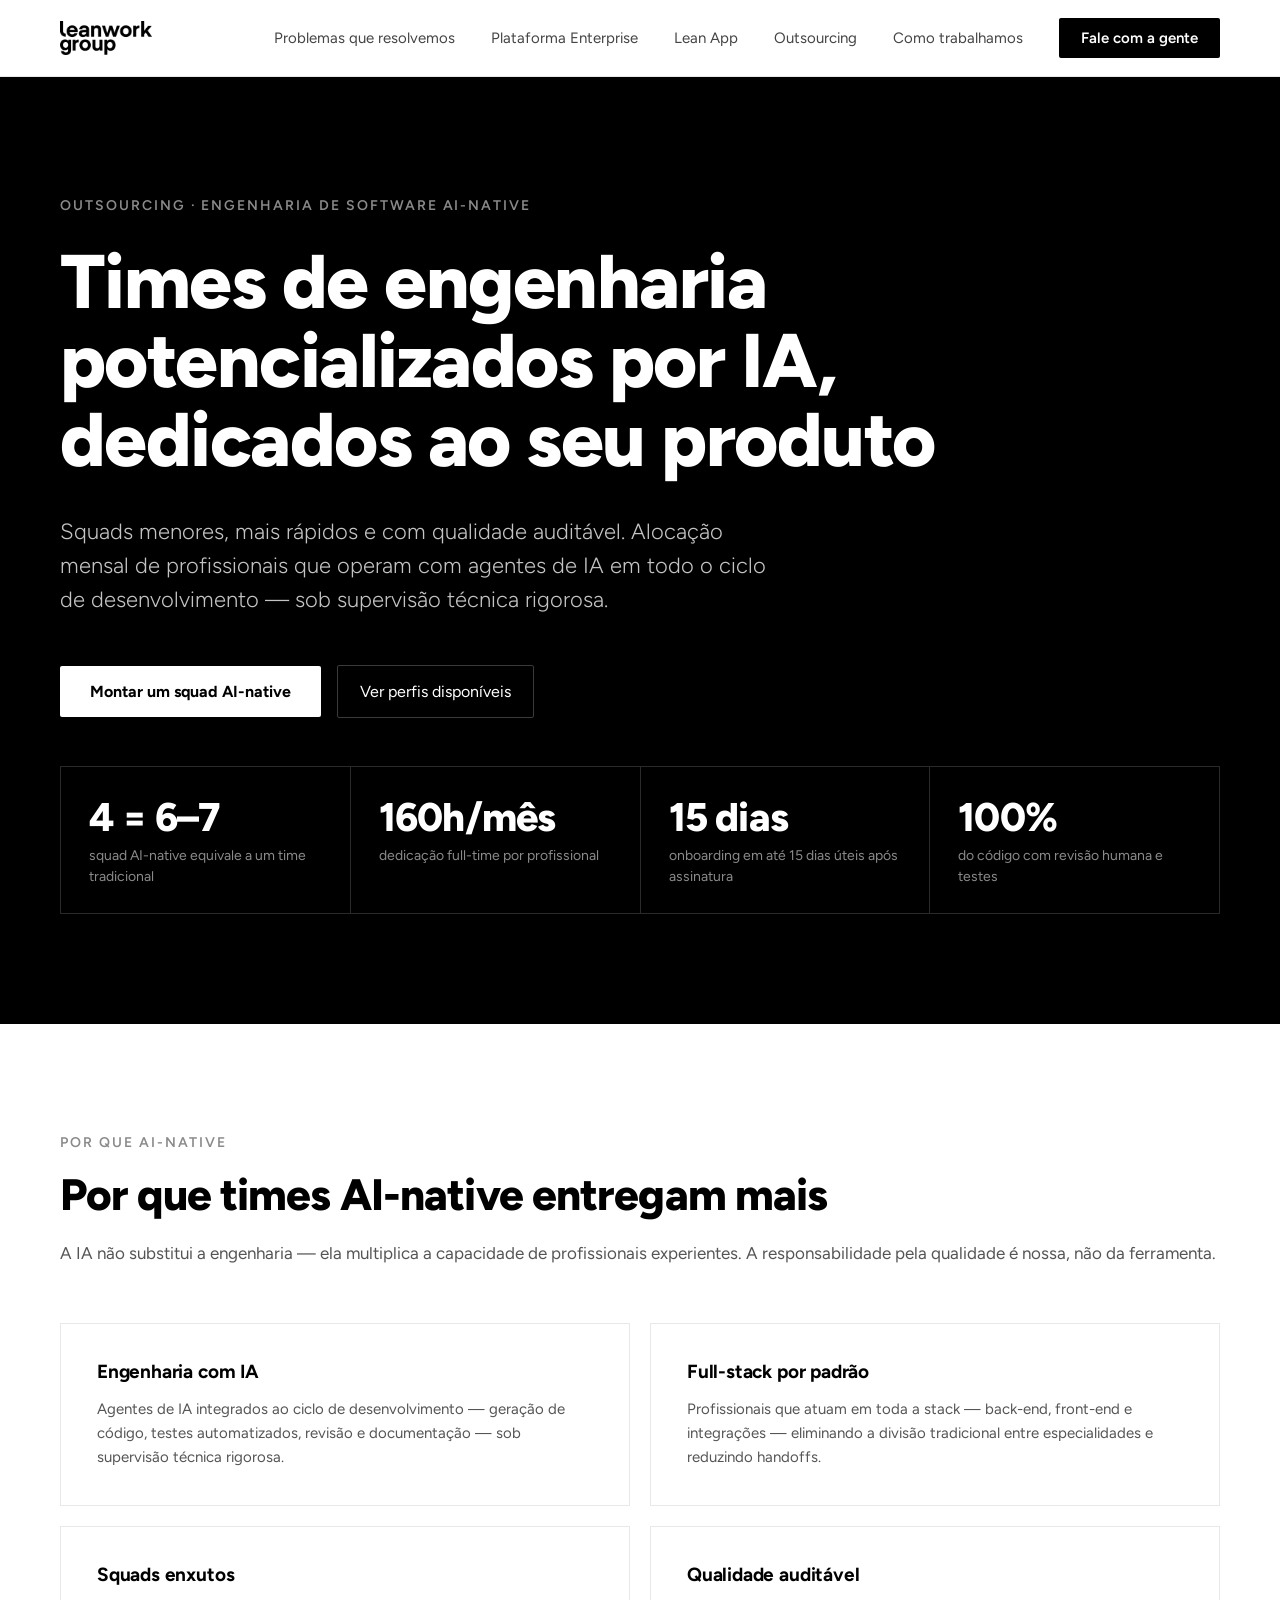
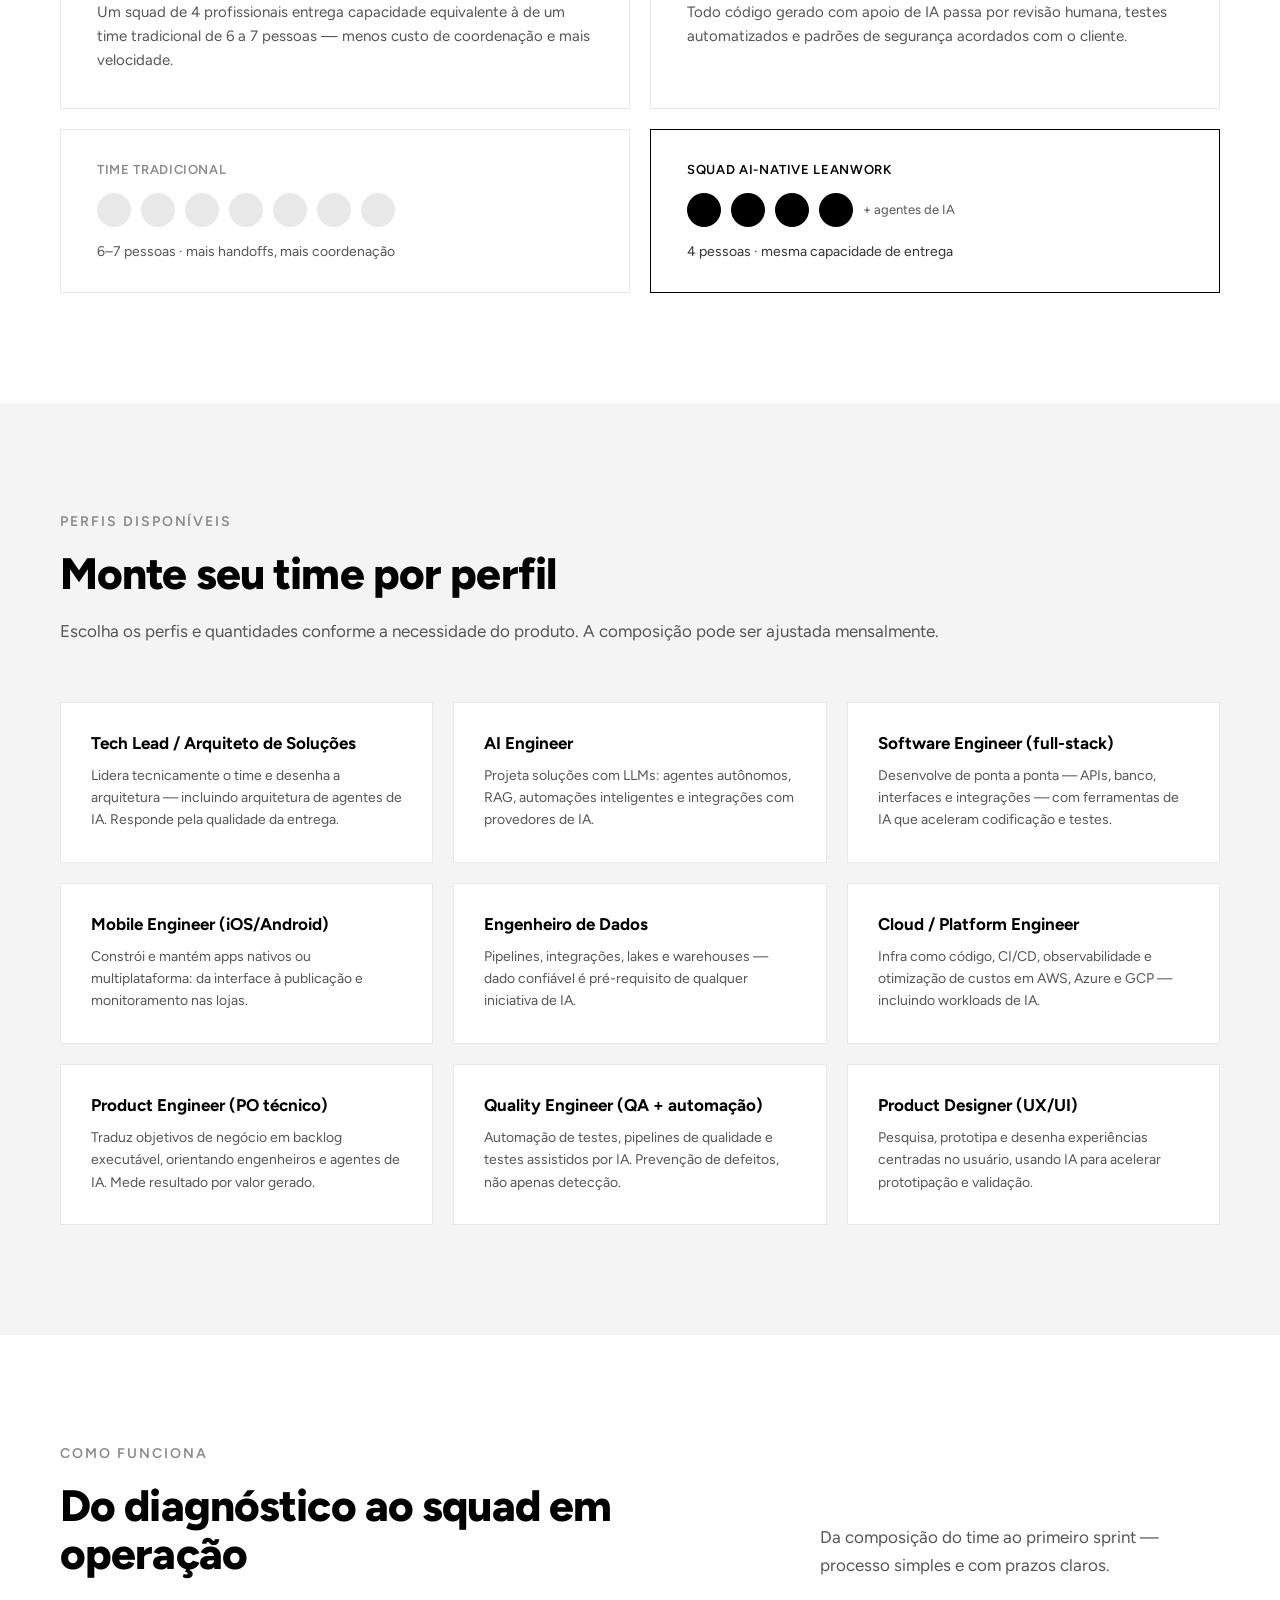
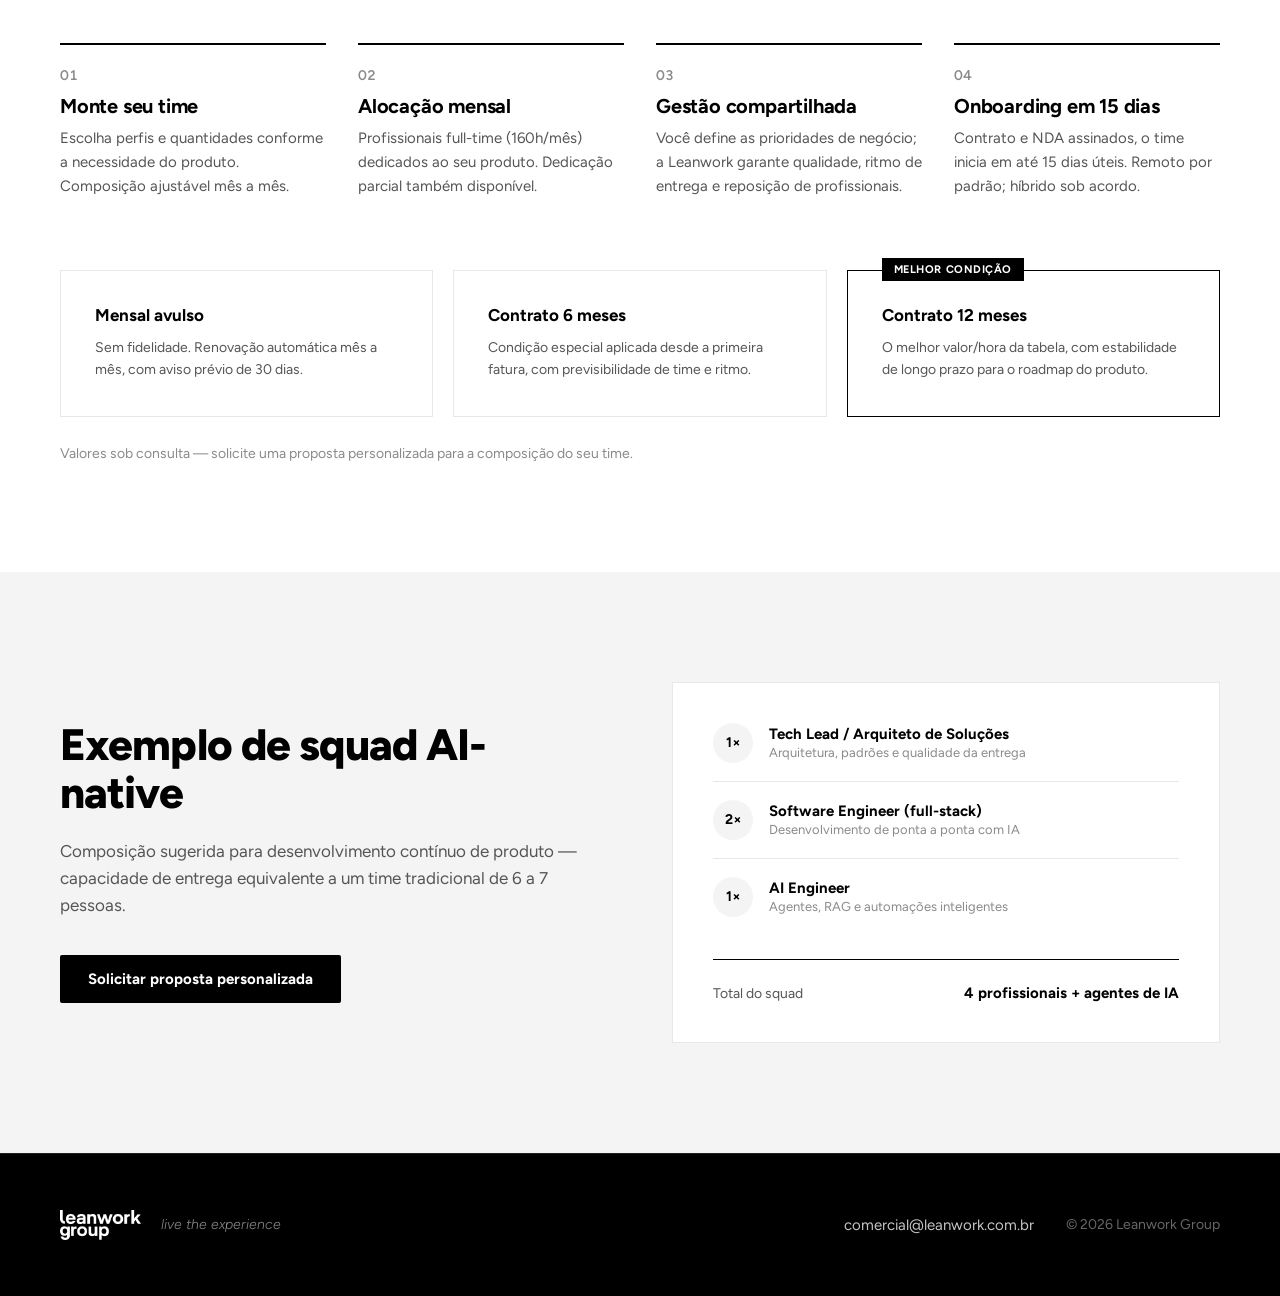
==== commit 1564864c: "Add example squad section to outsourcing.html Implements Task 6: Squad exemplo section with two-colu" ====
--- a/outsourcing.html
+++ b/outsourcing.html
@@ -183,7 +183,42 @@
     <p class="planos-note">Valores sob consulta — solicite uma proposta personalizada para a composição do seu time.</p>
   </div>
 </section>
-<!-- SQUAD EXEMPLO -->
+<section id="squad" class="squad-exemplo-section">
+  <div class="container squad-exemplo-grid">
+    <div>
+      <h2 class="section-title">Exemplo de squad AI-native</h2>
+      <p class="section-text">Composição sugerida para desenvolvimento contínuo de produto — capacidade de entrega equivalente a um time tradicional de 6 a 7 pessoas.</p>
+      <a href="mailto:comercial@leanwork.com.br?subject=Outsourcing%20AI-Native%20%E2%80%94%20proposta%20personalizada" class="btn btn--dark squad-exemplo-cta">Solicitar proposta personalizada</a>
+    </div>
+    <div class="squad-card">
+      <div class="squad-item">
+        <div class="squad-item-count">1×</div>
+        <div>
+          <div class="squad-item-title">Tech Lead / Arquiteto de Soluções</div>
+          <div class="squad-item-text">Arquitetura, padrões e qualidade da entrega</div>
+        </div>
+      </div>
+      <div class="squad-item">
+        <div class="squad-item-count">2×</div>
+        <div>
+          <div class="squad-item-title">Software Engineer (full-stack)</div>
+          <div class="squad-item-text">Desenvolvimento de ponta a ponta com IA</div>
+        </div>
+      </div>
+      <div class="squad-item">
+        <div class="squad-item-count">1×</div>
+        <div>
+          <div class="squad-item-title">AI Engineer</div>
+          <div class="squad-item-text">Agentes, RAG e automações inteligentes</div>
+        </div>
+      </div>
+      <div class="squad-total">
+        <span class="squad-total-label">Total do squad</span>
+        <span class="squad-total-value">4 profissionais + agentes de IA</span>
+      </div>
+    </div>
+  </div>
+</section>
 <!-- CTA FINAL -->
 </main>
 
--- a/css/style.css
+++ b/css/style.css
@@ -273,3 +273,26 @@
 @media (max-width:1099px){
   .planos-grid{grid-template-columns:1fr;gap:20px}
 }
+
+.squad-exemplo-section{background:var(--c-bg-light)}
+.squad-exemplo-section .container{padding-top:110px;padding-bottom:110px}
+.squad-exemplo-grid{display:grid;grid-template-columns:1fr 1fr;gap:64px;align-items:center}
+.squad-exemplo-cta{display:inline-block;margin-top:36px;font-size:15px;padding:15px 28px}
+.squad-card{border:1px solid var(--c-border);padding:40px;background:var(--c-white)}
+.squad-item{display:flex;align-items:center;gap:16px;padding:18px 0;border-top:1px solid var(--c-border)}
+.squad-item:first-child{border-top:none;padding-top:0}
+.squad-item-count{width:40px;height:40px;border-radius:50%;background:var(--c-bg-light);display:flex;align-items:center;justify-content:center;font-weight:700;font-size:14px;flex:none}
+.squad-item-title{font-size:15px;font-weight:700}
+.squad-item-text{font-size:13px;color:var(--c-text-eyebrow);margin-top:2px}
+.squad-total{margin-top:24px;padding-top:24px;border-top:1px solid var(--c-black);display:flex;justify-content:space-between;align-items:baseline}
+.squad-total-label{font-size:14px;color:var(--c-text-body)}
+.squad-total-value{font-size:15px;font-weight:700}
+
+@media (max-width:1099px){
+  .squad-exemplo-section .container{padding-top:80px;padding-bottom:80px}
+  .squad-exemplo-grid{grid-template-columns:1fr;gap:40px}
+}
+@media (max-width:767px){
+  .squad-exemplo-section .container{padding-top:56px;padding-bottom:56px}
+  .squad-card{padding:28px}
+}
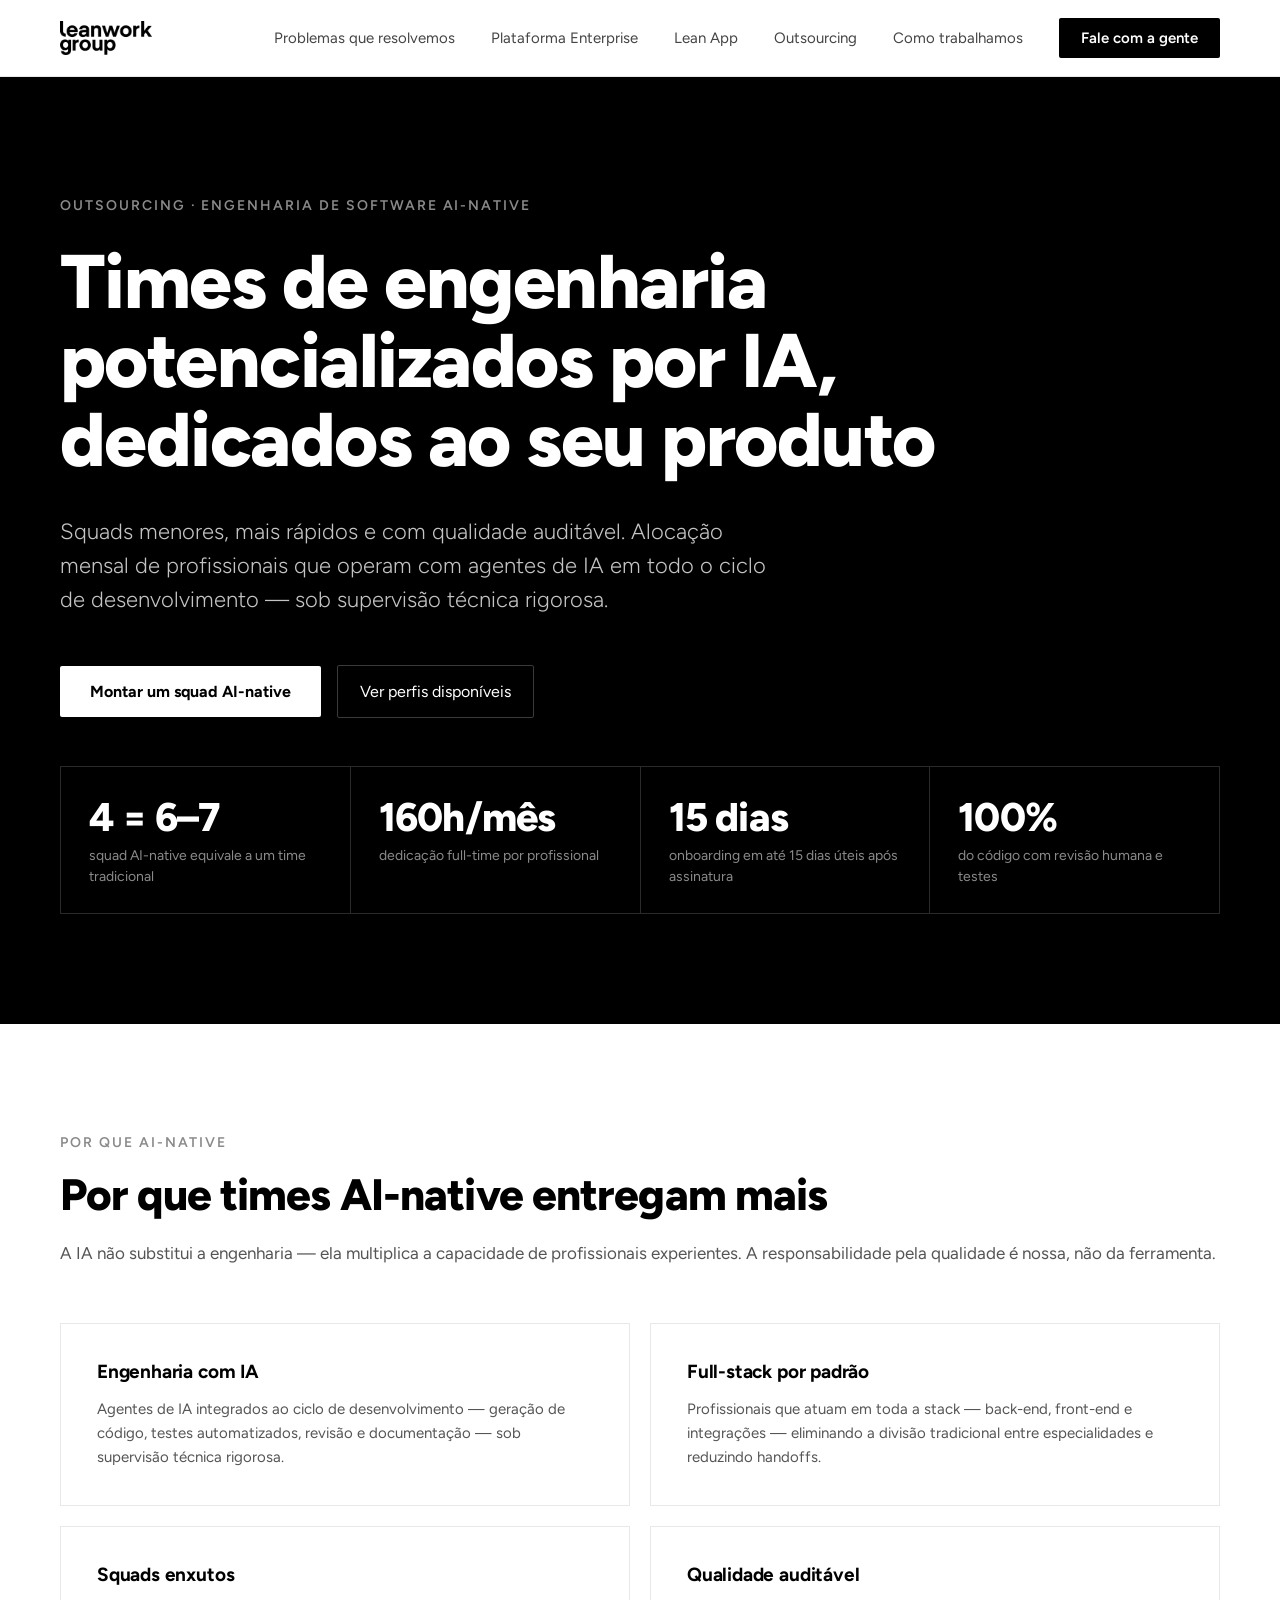
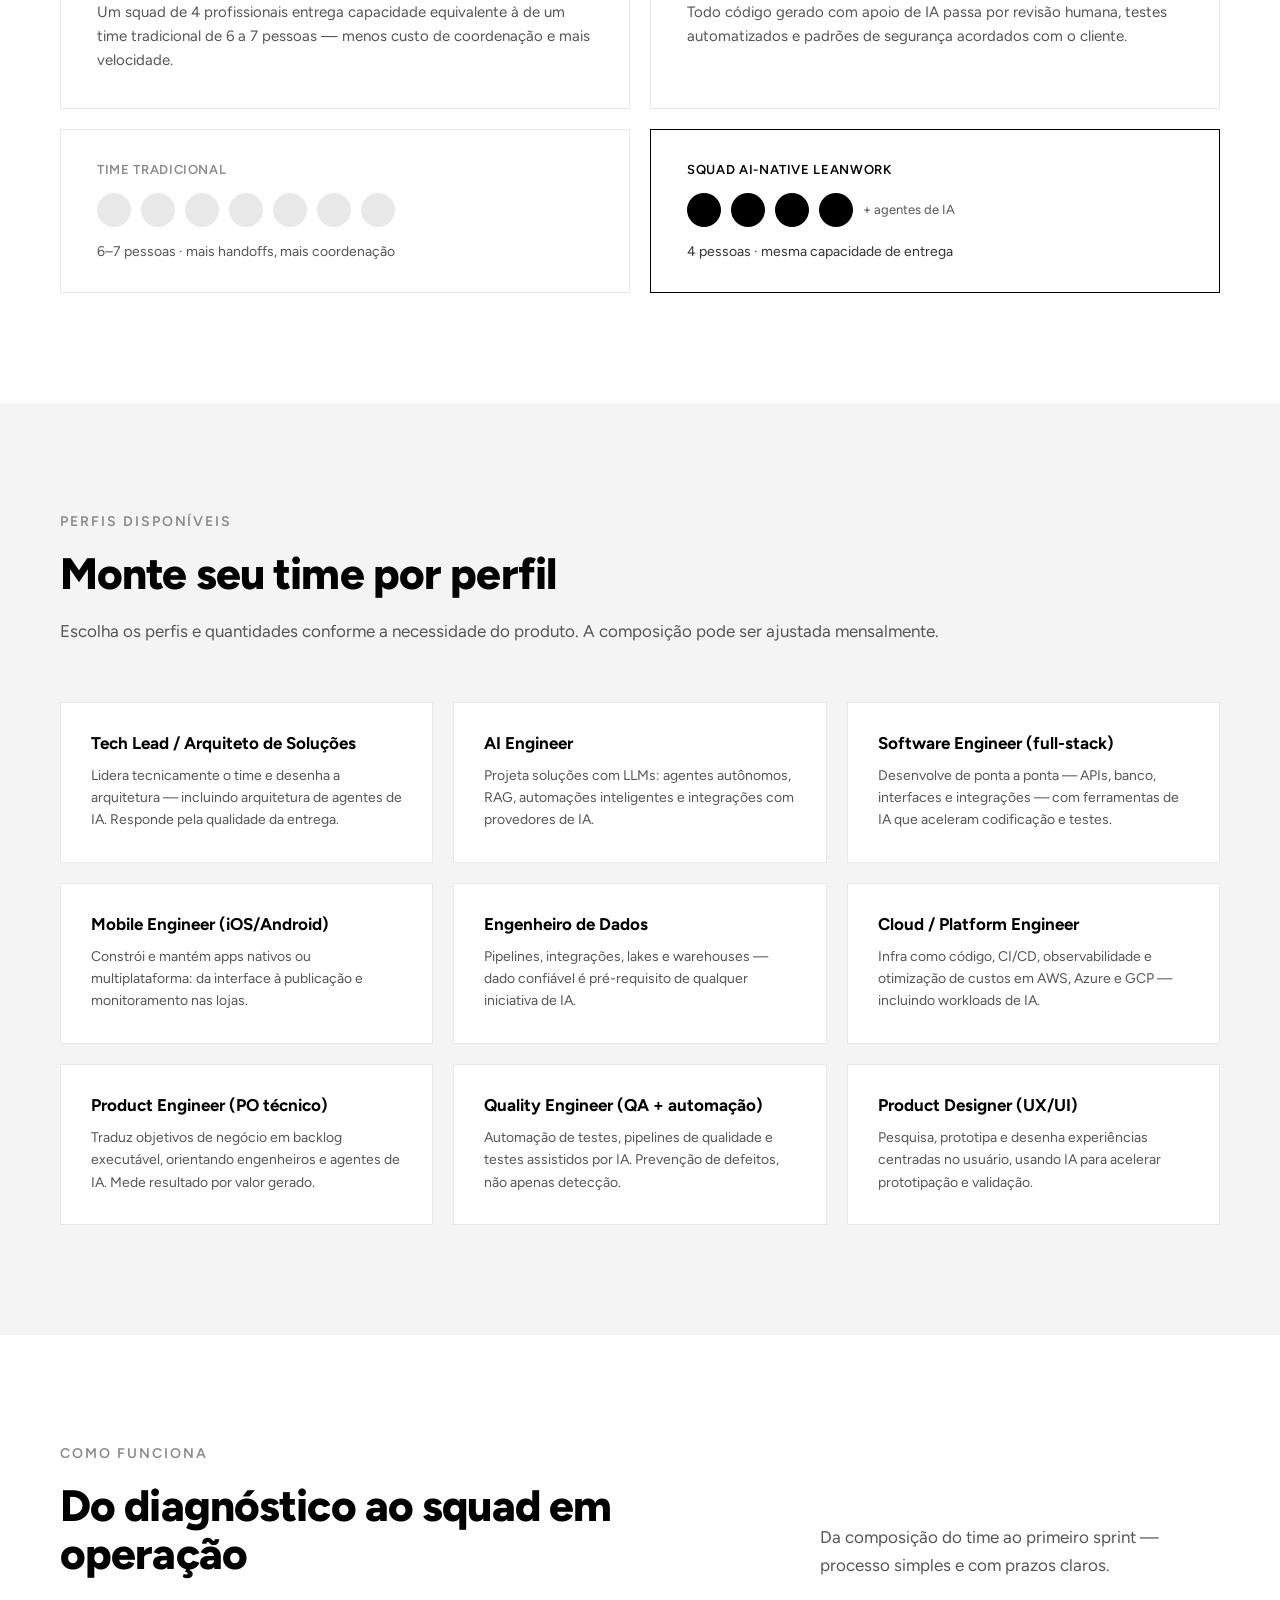
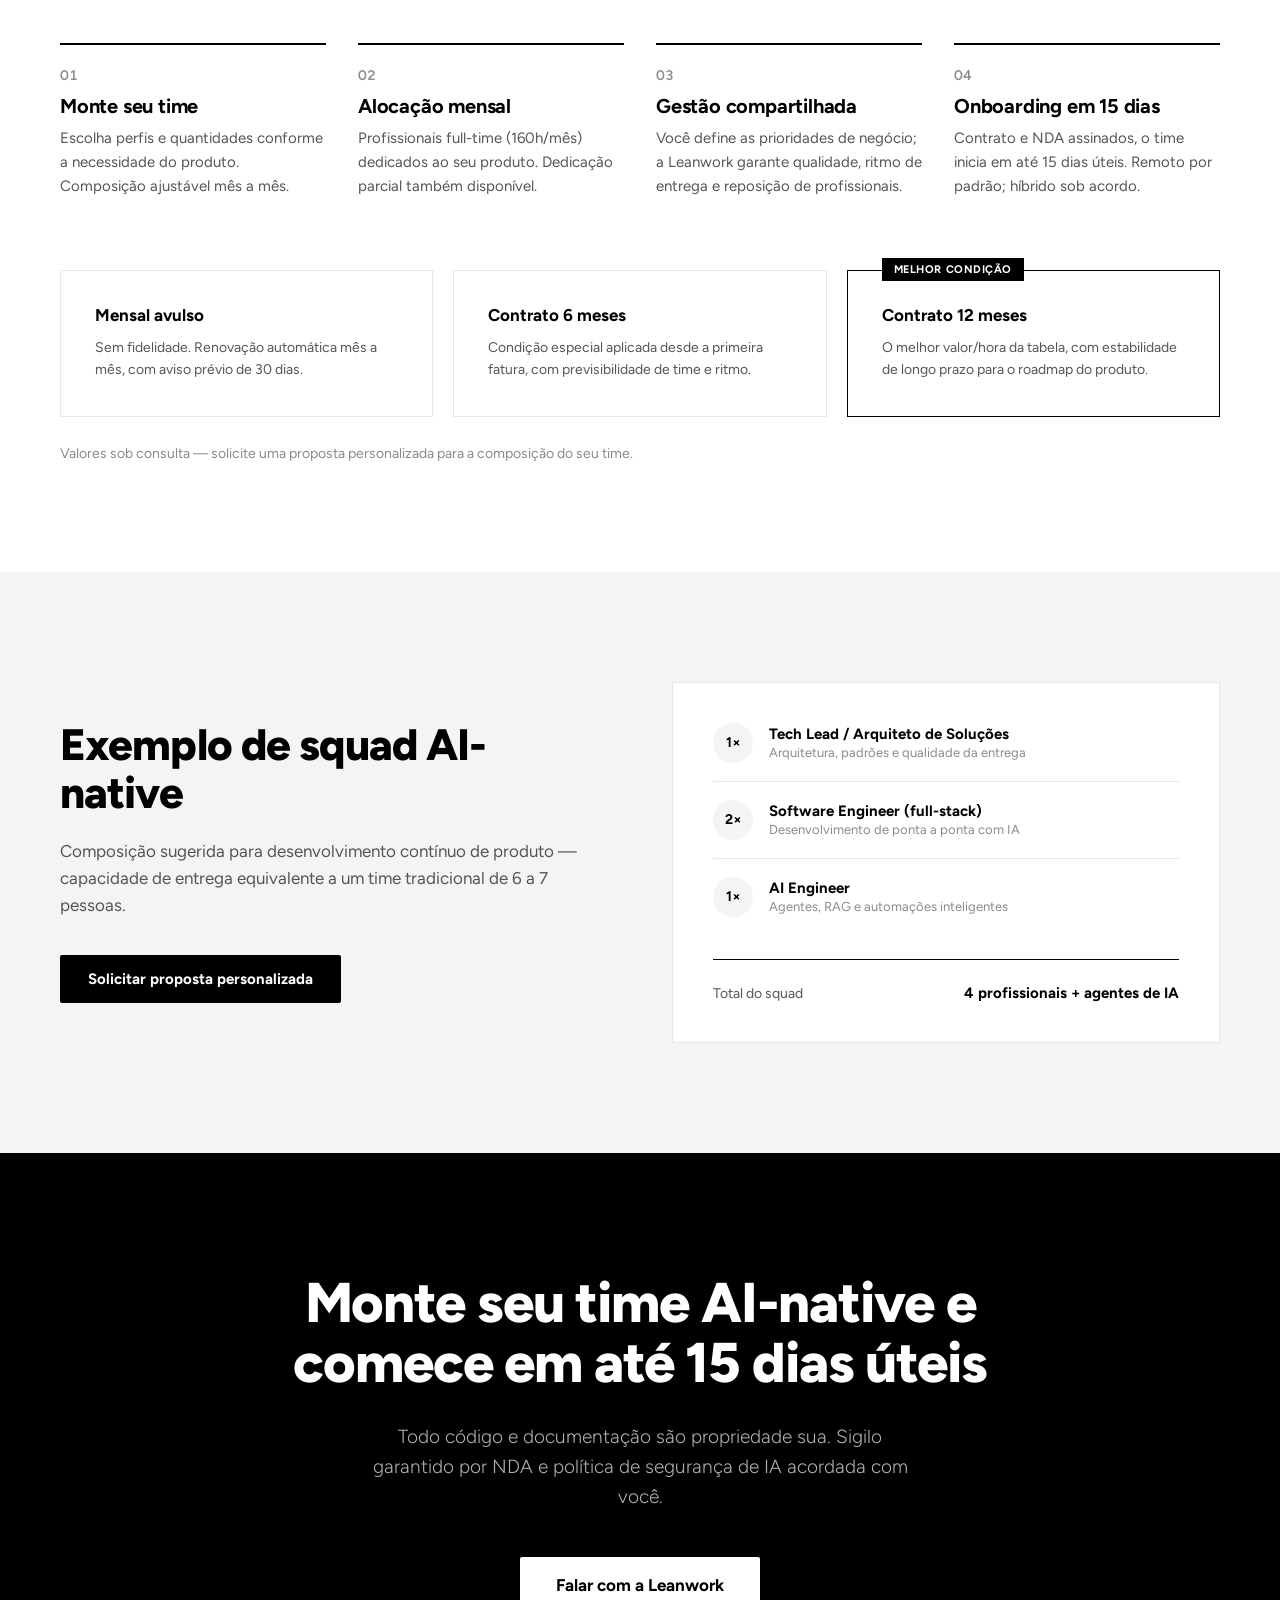
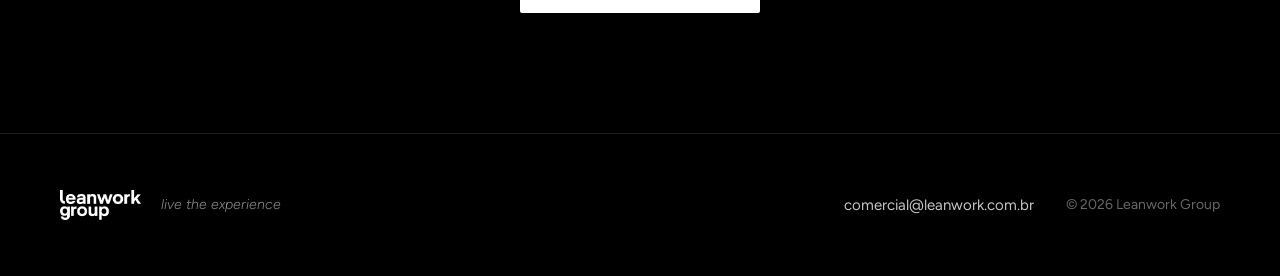
==== commit 48e894fc: "Add final CTA section to outsourcing.html Co-Authored-By: Claude Opus 4.7 <noreply@anthropic.com>" ====
--- a/outsourcing.html
+++ b/outsourcing.html
@@ -219,7 +219,13 @@
     </div>
   </div>
 </section>
-<!-- CTA FINAL -->
+<section class="cta-final">
+  <div class="container">
+    <h2 class="cta-final-title">Monte seu time AI-native e comece em até 15 dias úteis</h2>
+    <p class="cta-final-text">Todo código e documentação são propriedade sua. Sigilo garantido por NDA e política de segurança de IA acordada com você.</p>
+    <a href="mailto:comercial@leanwork.com.br?subject=Outsourcing%20AI-Native%20%E2%80%94%20montar%20squad" class="btn btn--light cta-final-btn">Falar com a Leanwork</a>
+  </div>
+</section>
 </main>
 
 <footer class="site-footer">
